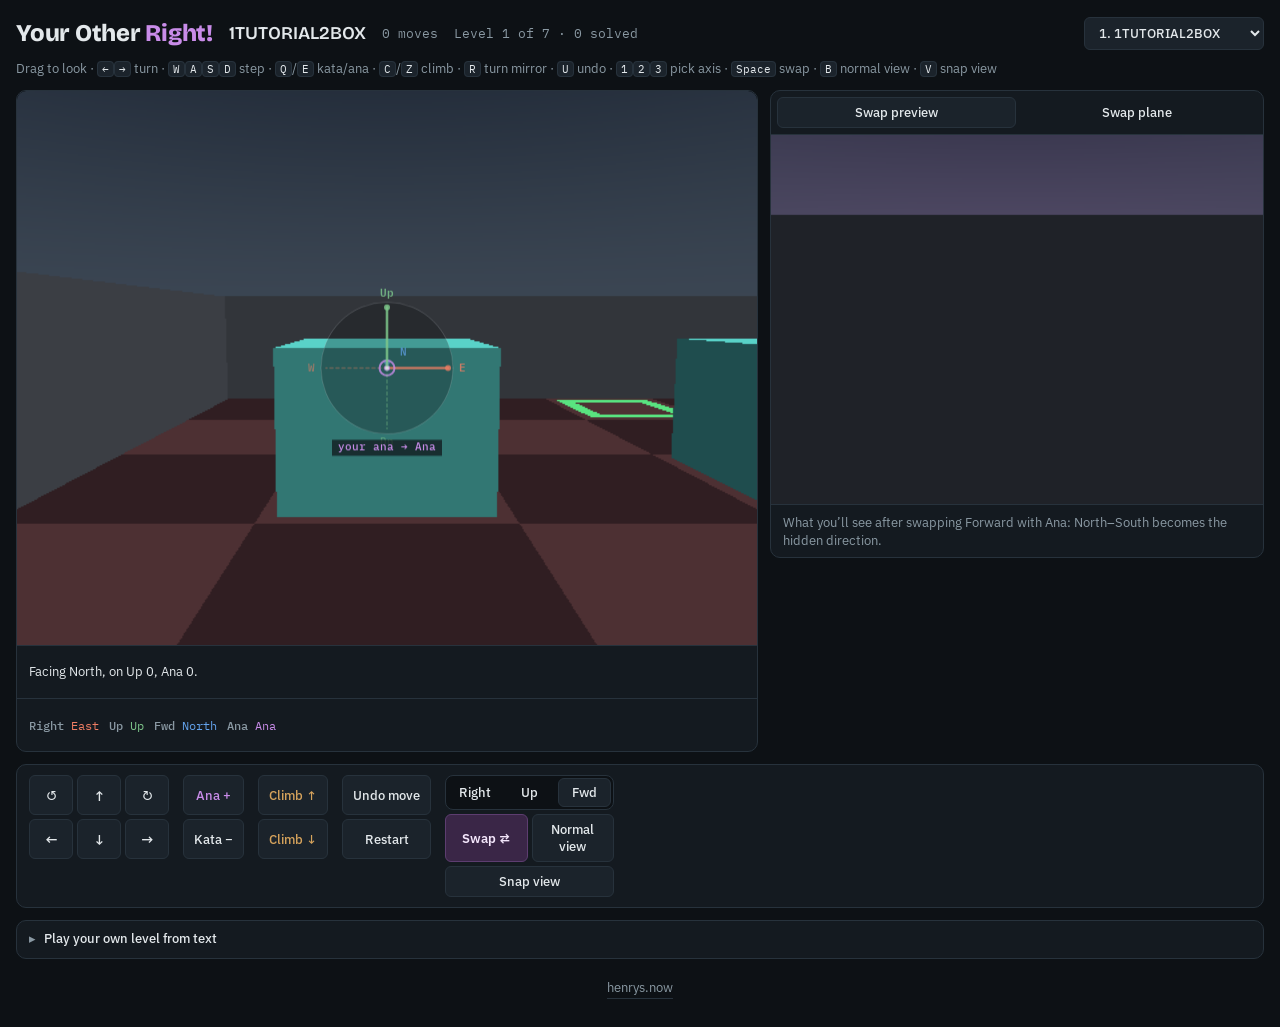
==== your-other-right/index.html @ 7f8b40e3 "Add files via upload" ====
<!doctype html>
<html lang="en">
<head>
<meta charset="utf-8">
<meta name="viewport" content="width=device-width,initial-scale=1,viewport-fit=cover">
<style>:root{color-scheme:dark;padding-top:env(safe-area-inset-top,0px);padding-bottom:env(safe-area-inset-bottom,0px)}body{margin:0;font:14px/1.45 system-ui,sans-serif}img{max-width:100%}[hidden]{display:none!important}</style>
</head>
<body>
<title>Your Other Right!</title>
<meta name="claude:viewport-fit-sides" content="cover">
<link rel="preconnect" href="https://fonts.googleapis.com">
<link rel="stylesheet" href="https://fonts.googleapis.com/css2?family=Bricolage+Grotesque:opsz,wght@12..96,600;12..96,800&family=IBM+Plex+Mono:wght@400;500&family=IBM+Plex+Sans:wght@400;500;600&display=swap">
<style>
/* Layout: arcade console. Live slice (large) beside a secondary pane (swap preview / swap plane), controls docked beneath; on phones the controls sit directly under the live view. Deliberately single dark theme. */
[hidden]{display:none!important}
:root{
  --bg:#0d1115; --panel:#141a20; --raise:#1b232b; --line:#27323c;
  --ink:#e3e8eb; --muted:#8a99a3;
  --x:#ef7d63; --y:#7dc58a; --z:#64a4ee; --w:#c98ce9;
  --block:#4cc2bd; --goal:#7dd28c; --laser:#ff4d5e; --beam:#9be8ff; --wood:#d6a35c;
  --display:"Bricolage Grotesque", "Avenir Next", system-ui, sans-serif;
  --body:"IBM Plex Sans", system-ui, -apple-system, sans-serif;
  --mono:"IBM Plex Mono", ui-monospace, Menlo, monospace;
  color-scheme:dark;
}
html,body{background:var(--bg);color:var(--ink)}
body{font-family:var(--body);font-size:14px;line-height:1.45}
.app{max-width:1300px;margin:0 auto;padding-block:16px 28px;padding-left:max(16px,env(safe-area-inset-left,0px));padding-right:max(16px,env(safe-area-inset-right,0px));display:flex;flex-direction:column;gap:12px}
header{display:flex;flex-wrap:wrap;align-items:center;gap:8px 16px}
h1{font-family:var(--display);font-weight:800;font-size:24px;letter-spacing:-.01em;margin:0}
h1 span{color:var(--w)}
.lvlname{font-family:var(--display);font-weight:600;font-size:18px;color:var(--ink)}
.moves{font-family:var(--mono);font-size:12.5px;color:var(--muted);font-variant-numeric:tabular-nums}
.grow{flex:1}
.keys{color:var(--muted);font-size:12.5px;margin:0;flex-basis:100%}
kbd{font-family:var(--mono);font-size:11px;background:var(--raise);border:1px solid var(--line);border-radius:4px;padding:0 4px;color:var(--ink)}
button,select{font:500 13px var(--body);color:var(--ink);background:var(--raise);border:1px solid var(--line);border-radius:6px;padding:6px 10px;cursor:pointer;user-select:none;-webkit-user-select:none;touch-action:manipulation}
button:hover{border-color:#3a4855}
button:focus-visible,select:focus-visible,textarea:focus-visible,summary:focus-visible{outline:2px solid var(--w);outline-offset:2px}
button:disabled{opacity:.4;cursor:default}

.paste{background:var(--panel);border:1px solid var(--line);border-radius:10px}
.paste summary{cursor:pointer;padding:9px 12px;font-size:13px;font-weight:500;list-style:none;display:flex;align-items:center;gap:8px}
.paste summary::-webkit-details-marker{display:none}
.paste summary::before{content:"▸";color:var(--muted);transition:transform .15s}
.paste[open] summary::before{transform:rotate(90deg)}
.paste .bd{padding:0 12px 12px;display:flex;flex-direction:column;gap:8px}
textarea{width:100%;box-sizing:border-box;min-height:160px;resize:vertical;background:var(--bg);color:var(--ink);border:1px solid var(--line);border-radius:6px;padding:8px;font:12.5px/1.35 var(--mono);white-space:pre;overflow:auto}
.msg{font-size:12.5px;color:var(--muted);margin:0}
.msg.err{color:var(--laser)}
.row{display:flex;gap:6px;flex-wrap:wrap;align-items:center}

.panes{display:grid;grid-template-columns:3fr 2fr;gap:12px;align-items:start}
.pane{margin:0;background:var(--panel);border:1px solid var(--line);border-radius:10px;overflow:hidden;min-width:0}
.stage{position:relative;aspect-ratio:4/3;max-width:100%;background:#000}
.stage canvas{position:absolute;inset:0;width:100%;height:100%;display:block}
#gl{touch-action:none;cursor:grab}
#gl:active{cursor:grabbing}
#hud{pointer-events:none}
.bar{display:flex;flex-wrap:wrap;align-items:center;gap:6px 12px;padding:8px 12px;border-top:1px solid var(--line);min-height:36px}
.status{font-size:13px}
.status.win{color:var(--goal);font-weight:600}
.status.warn{color:#f0b46a}
.chips{display:flex;flex-wrap:wrap;gap:4px 10px;font-family:var(--mono);font-size:12px}
.chips b{font-weight:500;color:var(--muted)}
.cx{color:var(--x)}.cy{color:var(--y)}.cz{color:var(--z)}.cw{color:var(--w)}
.tabs{display:flex;gap:2px;padding:6px;border-bottom:1px solid var(--line)}
.tabs button{flex:1;background:transparent;border-color:transparent}
.tabs button[aria-pressed="true"]{background:var(--raise);border-color:var(--line)}
.maplbl{position:absolute;font-family:var(--mono);font-size:11px;color:var(--ink);background:rgba(13,17,21,.72);padding:1px 5px;border-radius:3px;pointer-events:none;white-space:nowrap}
.maplbl.t{top:6px;left:50%;transform:translateX(-50%)}
.maplbl.b{bottom:6px;left:50%;transform:translateX(-50%)}
.maplbl.l{left:6px;top:50%;transform:translateY(-50%)}
.maplbl.r{right:6px;top:50%;transform:translateY(-50%)}
.note{font-size:12.5px;color:var(--muted);margin:0;max-width:62ch}
.winbox{position:absolute;inset:auto 0 0 0;display:flex;flex-wrap:wrap;align-items:center;justify-content:center;gap:10px;padding:12px;background:linear-gradient(transparent,rgba(13,17,21,.92) 35%);pointer-events:auto}
.winbox b{font-family:var(--display);font-size:20px;color:var(--goal)}
.winbox button{background:#1f5c58;border-color:var(--block);font-weight:600}

.controls{display:flex;flex-wrap:wrap;gap:10px 14px;align-items:flex-start;background:var(--panel);border:1px solid var(--line);border-radius:10px;padding:10px 12px}
.pad{display:grid;grid-template-columns:repeat(3,44px);grid-template-rows:repeat(2,40px);gap:4px}
.pad button{padding:0;font-size:15px}
.pad .u{grid-column:2}
.pad .l{grid-column:1;grid-row:2}.pad .d{grid-column:2;grid-row:2}.pad .r{grid-column:3;grid-row:2}
.pad .tl{grid-column:1;grid-row:1;font-size:13px}.pad .tr{grid-column:3;grid-row:1;font-size:13px}
.stack{display:grid;grid-template-rows:repeat(2,40px);gap:4px}
.stack button{padding:0 10px}
.ana .up{color:var(--w)}
.climbs button{color:var(--wood)}
.swapbox{display:flex;flex-direction:column;gap:4px}
.seg{display:flex;gap:2px;background:var(--bg);border:1px solid var(--line);border-radius:8px;padding:2px}
.seg button{flex:1;background:transparent;border-color:transparent;padding:5px 8px}
.seg button[aria-pressed="true"]{background:var(--raise);border-color:var(--line)}
.swap{background:#3a2647;border-color:#5d3d70;color:#f3e6fb;font-weight:600}
.row2{display:flex;gap:4px}
.row2 button{flex:1}
.tilts{display:flex;flex-wrap:wrap;gap:4px;align-items:center;flex-basis:100%}
.tilts>span{font-size:12px;color:var(--muted);margin-right:4px}
.tilts button{padding:4px 7px;font:500 12px var(--mono)}
.tilts button[aria-pressed="true"]{background:#16363c;border-color:var(--beam)}
.gyrobox{display:flex}
#gyroBtn[aria-pressed="true"]{border-color:var(--beam);color:#e4fbff;background:#16363c}
.sitefoot{display:flex;justify-content:center;padding-top:8px;font-size:13px}
.sitefoot a{color:var(--muted);text-decoration:none;border-bottom:1px solid var(--line)}
.sitefoot a:hover,.sitefoot a:focus-visible{color:var(--ink);border-color:var(--ink)}
.err{padding:24px;color:var(--x)}

/* phones: controls float over the live view so you never scroll while playing */
.overlay{display:none}
@media (max-width:780px){
  .panes{display:contents}
  .app{gap:8px;padding-block:8px 24px}
  header{order:0;gap:4px 10px}
  h1{font-size:20px}.lvlname{font-size:16px}
  .app>.p-main{order:2}.app>.p-side{order:4}.app>.paste{order:5}.app>.sitefoot{order:6}
  .app>.controls{display:none}
  .p-main .stage{aspect-ratio:auto;height:calc(100svh - 170px);min-height:380px;max-height:820px}
  .p-main .bar{padding:6px 10px;min-height:0}
  .overlay{display:block;position:absolute;inset:0;pointer-events:none;z-index:2}
  .overlay>div{position:absolute;display:flex;gap:6px}
  .overlay button,.overlay .seg{pointer-events:auto}
  .overlay button{background:rgba(20,26,32,.6);border-color:rgba(255,255,255,.16);-webkit-backdrop-filter:blur(6px);backdrop-filter:blur(6px);font-size:12.5px}
  .overlay .seg{background:rgba(13,17,21,.55);border-color:rgba(255,255,255,.12)}
  .overlay .seg button{background:transparent;border-color:transparent;backdrop-filter:none;-webkit-backdrop-filter:none;padding:5px 7px}
  .overlay .seg button[aria-pressed="true"]{background:rgba(255,255,255,.14)}
  .overlay .swap{background:rgba(58,38,71,.82);border-color:#5d3d70}
  .ov-tl{top:8px;left:8px;flex-direction:column}
  .ov-tr{top:8px;right:8px;flex-direction:column;align-items:flex-end}
  .ov-bl{bottom:10px;left:8px}
  .ov-br{bottom:10px;right:8px}
  .ov-bm{bottom:116px;left:8px;right:8px;justify-content:center}
  .overlay .pad{grid-template-columns:repeat(3,46px);grid-template-rows:repeat(2,46px)}
  .overlay .stack{grid-template-rows:repeat(2,46px)}
  .overlay .stack button{padding:0 8px;min-width:64px}
  .overlay .ov-tl .stack{grid-template-rows:repeat(2,36px)}
  .overlay .ov-tl #gyroBtn{height:36px;padding:0 8px}
  .overlay #gyroBtn[aria-pressed="true"]{background:rgba(22,54,60,.85);border-color:var(--beam)}
  .overlay .swapbox{align-items:stretch;width:176px}
  .overlay .swapbox button{padding:6px 6px}
  .overlay .tilts{flex-basis:auto;justify-content:center;gap:3px}
  .overlay .tilts>span{display:none}
  .overlay .tilts button{padding:5px 5px;font-size:11px}
  .winbox{z-index:3}
}
@media (max-width:520px){.pad{grid-template-columns:repeat(3,48px);grid-template-rows:repeat(2,44px)}.stack{grid-template-rows:repeat(2,44px)}}
@media (hover:none){.keys{display:none}}
@media (prefers-reduced-motion:reduce){*{transition:none!important}}
</style>

<div class="app">
  <header>
    <h1>Your Other <span>Right!</span></h1>
    <span class="lvlname" id="lvlName"></span>
    <span class="moves" id="moveCount"></span>
    <span class="moves" id="lvlProg"></span>
    <span class="grow"></span>
    <select id="lvlSel" aria-label="Choose a level"></select>
    <p class="keys">Drag to look · <kbd>←</kbd><kbd>→</kbd> turn · <kbd>W</kbd><kbd>A</kbd><kbd>S</kbd><kbd>D</kbd> step · <kbd>Q</kbd>/<kbd>E</kbd> kata/ana · <kbd>C</kbd>/<kbd>Z</kbd> climb · <kbd>R</kbd> turn mirror · <kbd>U</kbd> undo · <kbd>1</kbd><kbd>2</kbd><kbd>3</kbd> pick axis · <kbd>Space</kbd> swap · <kbd>B</kbd> normal view · <kbd>V</kbd> snap view</p>
  </header>

  <div class="panes">
    <figure class="pane p-main">
      <div class="stage">
        <canvas id="gl" aria-label="Your current 3D slice of the level"></canvas>
        <canvas id="hud"></canvas>
        <div class="overlay" id="overlay"><div class="ov-tl"></div><div class="ov-tr"></div><div class="ov-bm"></div><div class="ov-bl"></div><div class="ov-br"></div></div>
        <div class="winbox" id="winBox" hidden><b>Solved</b><span id="winText"></span><button id="nextBtn">Next level</button><button id="againBtn">Play again</button></div>
      </div>
      <div class="bar"><span class="status" id="status" aria-live="polite"></span></div>
      <div class="bar"><div class="chips" id="mapping"></div></div>
    </figure>

    <figure class="pane p-side">
      <div class="tabs" role="group" aria-label="Second view">
        <button id="tabPrev" aria-pressed="true">Swap preview</button>
        <button id="tabMap" aria-pressed="false">Swap plane</button>
      </div>
      <div class="stage">
        <canvas id="gl2" aria-label="Second view"></canvas>
        <span class="maplbl t" id="mT"></span><span class="maplbl b" id="mB"></span>
        <span class="maplbl l" id="mL"></span><span class="maplbl r" id="mR"></span>
      </div>
      <div class="bar"><p class="note" id="sideNote"></p></div>
    </figure>
  </div>

  <div class="controls">
    <div class="pad">
      <button class="tl" id="turnL" aria-label="Turn left">↺</button>
      <button class="u" data-hold="w" aria-label="Step forward">↑</button>
      <button class="tr" id="turnR" aria-label="Turn right">↻</button>
      <button class="l" data-hold="a" aria-label="Step left">←</button>
      <button class="d" data-hold="s" aria-label="Step back">↓</button>
      <button class="r" data-hold="d" aria-label="Step right">→</button>
    </div>
    <div class="stack ana">
      <button class="up" data-hold="e">Ana +</button>
      <button data-hold="q">Kata −</button>
    </div>
    <div class="stack climbs">
      <button data-hold="c">Climb ↑</button>
      <button data-hold="z">Climb ↓</button>
    </div>
    <div class="stack">
      <button id="undoMove">Undo move</button>
      <button id="restartBtn">Restart</button>
    </div>
    <div class="swapbox">
      <div class="seg" role="group" aria-label="Axis to swap with ana">
        <button data-arm="0" aria-pressed="false">Right</button>
        <button data-arm="1" aria-pressed="false">Up</button>
        <button data-arm="2" aria-pressed="true">Fwd</button>
      </div>
      <div class="row2">
        <button class="swap" id="swapBtn" title="Swap the chosen axis with the hidden one (Space). Swapping it again swaps back.">Swap ⇄</button>
        <button id="unswapBtn" title="Return to the normal view with Ana hidden (B)">Normal view</button>
      </div>
      <button id="snapBtn" title="Turn to the nearest straight-on grid view (V)">Snap view</button>
    </div>
    <div class="gyrobox" id="gyroBox" hidden><button id="gyroBtn" aria-pressed="false" title="Look around by moving your phone">Tilt to look</button></div>
    <div class="tilts" id="tilts" hidden>
      <span>Mirror ahead</span>
      <button data-tilt="0">E·N /</button><button data-tilt="1">E·N \</button>
      <button data-tilt="2">E·A /</button><button data-tilt="3">E·A \</button>
      <button data-tilt="4">N·A /</button><button data-tilt="5">N·A \</button>
    </div>
  </div>

  <details class="paste" id="pastePanel">
    <summary>Play your own level from text</summary>
    <div class="bd">
      <textarea id="lvlText" spellcheck="false" aria-label="Level text" placeholder="Paste a level copied from the Workshop"></textarea>
      <div class="row"><button id="loadBtn">Play this level</button><button id="showBtn">Show current level’s text</button></div>
      <p class="msg" id="textMsg">Paste the text from the Workshop’s Level text box (its Copy button copies it), then press Play this level. To share a level, send someone this page and the text.</p>
    </div>
  </details>
  <footer class="sitefoot"><a href="https://henrys.now">henrys.now</a></footer>
</div>

<script>
(() => {
const $=id=>document.getElementById(id);
// Rules engine shared by the page and the solver worker. Must stay self-contained (it is stringified).
function makeEngine(lv){
  const W=lv.W,H=lv.H,D=lv.D,L=lv.L,NU=H+1,WD=W*D,WDL=WD*L,N=WDL*NU;
  // ST: 0 hole, 1 floor, 2 ice, 3 wall.  FT: 0 none, 1 laser, 2 mirror, 3 emitter, 4 target, 5 ladder, 6 ramp foot, 7 ramp head
  const ST=new Uint8Array(N),FT=new Uint8Array(N),OR=new Uint8Array(N);
  for(let q=0;q<WDL;q++)ST[q]=1;                       // basement: bedrock, blocks only
  for(let z=0;z<WDL*H;z++){ST[z+WDL]=lv.st[z];FT[z+WDL]=lv.feat[z];OR[z+WDL]=lv.ori[z];}
  for(let q=0;q<N-WDL;q++)if((FT[q]===5||FT[q]===7)&&ST[q+WDL]!==3)ST[q+WDL]=0;  // open above ladders and ramp heads
  const ci=q=>q%W,cj=q=>((q/W)|0)%D,ck=q=>((q/WD)|0)%L,cu=q=>(q/WDL)|0;
  function nb(q,d){
    switch(d){
      case 0:return ci(q)<W-1?q+1:-1;
      case 1:return ci(q)>0?q-1:-1;
      case 2:return cj(q)<D-1?q+W:-1;
      case 3:return cj(q)>0?q-W:-1;
      case 4:return ck(q)<L-1?q+WD:-1;
      case 5:return ck(q)>0?q-WD:-1;
      case 6:return cu(q)<NU-1?q+WDL:-1;
      case 7:return cu(q)>0?q-WDL:-1;
    }
    return -1;
  }
  const mirrors=[],emitters=[],goals=[],targets=[];
  for(let q=0;q<N;q++){if(FT[q]===2)mirrors.push(q);if(FT[q]===3)emitters.push(q);if(FT[q]===4)targets.push(q);}
  for(let z=0;z<WDL*H;z++)if(lv.goal[z])goals.push(z+WDL);
  const mIdx=new Map(mirrors.map((q,i)=>[q,i]));
  const isRamp=q=>FT[q]===6||FT[q]===7;
  const solidObj=q=>FT[q]>=2&&FT[q]<=4;
  const pEnter=(q,B)=>q>=0&&ST[q]!==3&&FT[q]!==1&&!solidObj(q)&&!B.has(q)&&cu(q)>0;
  const bEnter=(q,B)=>q>=0&&ST[q]!==3&&!solidObj(q)&&FT[q]!==5&&!B.has(q);
  function supported(q,B,player){
    if(isRamp(q))return true;
    if(player&&FT[q]===5)return true;
    if(ST[q]===1||ST[q]===2)return true;
    const b=nb(q,7);if(b<0)return true;
    return ST[b]===3||B.has(b)||FT[b]===5||solidObj(b);
  }
  // where something at q ends up moving horizontally in direction d, ignoring occupancy (-1 if it can't)
  function target(q,d){
    if(isRamp(q)){
      const rd=OR[q];
      if(d===rd){if(FT[q]===6)return nb(q,d);const a=nb(q,d);return a<0?-1:nb(a,6);}
      if(d===(rd^1))return nb(q,d);
      return -1;
    }
    const n=nb(q,d);if(n<0)return -1;
    if(isRamp(n)){
      const rd=OR[n];
      if(FT[n]===6&&d===rd)return n;
      if(FT[n]===7&&d===(rd^1))return n;
      return -1;
    }
    return n;
  }
  function fallB(q,B){
    while(!supported(q,B,false)){const b=nb(q,7);if(b<0||!bEnter(b,B))break;q=b;}
    return q;
  }
  function fallP(q,B){
    while(!supported(q,B,true)){
      const b=nb(q,7);if(b<0||FT[b]===1)return -1;
      if(ST[b]===3||solidObj(b)||B.has(b))break;
      q=b;
    }
    return cu(q)===0?-1:q;
  }
  function slide(q,d,B,player,path){
    while(ST[q]===2&&!isRamp(q)){
      const t=target(q,d);if(t<0)break;
      if(player?!pEnter(t,B):!bEnter(t,B))break;
      q=t;path.push(q);
      const f=player?fallP(q,B):fallB(q,B);if(f<0)return -1;
      if(f!==q){q=f;path.push(q);break;}
    }
    return q;
  }
  function settle(B,moves){
    let moved=true;
    while(moved){
      moved=false;
      for(const q of [...B].sort((a,b)=>a-b)){
        B.delete(q);const f=fallB(q,B);B.add(f);
        if(f!==q){moved=true;moves.push([q,f]);}
      }
    }
  }
  const sorted=B=>[...B].sort((a,b)=>a-b);
  function oriOf(s,q){const i=mIdx.get(q);return i===undefined?OR[q]:s.o.charCodeAt(i)-48;}
  // a fatal fall: report the path down so the view can show it; the solver skips these moves
  function dead(pp,from,B){
    let q=from,laser=false;
    for(;;){const b=nb(q,7);if(b<0||ST[b]===3||B.has(b))break;pp.push(b);q=b;if(FT[b]===1){laser=true;break;}if(cu(b)===0)break;}
    return {dead:true,laser,ppath:pp,pushed:false,bmoves:[]};
  }
  // act: 0..5 move/push, 6 climb up, 7 climb down, 8+d*6+o turn the mirror in direction d to tilt o
  function step(s,act){
    const B=new Set(s.b);let p=s.p;
    if(act<6){
      const d=act,t=target(p,d);if(t<0)return null;
      const bmoves=[];let pushed=false;
      if(B.has(t)){
        const bt=target(t,d);if(bt<0||!bEnter(bt,B))return null;
        B.delete(t);
        const bp=[t,bt];let q=fallB(bt,B);
        if(q!==bt)bp.push(q);else q=slide(bt,d,B,false,bp);
        B.add(q);bmoves.push(bp);settle(B,bmoves);pushed=true;
        if(B.has(t))return {s:{p,b:sorted(B),o:s.o},ppath:[p],pushed,bmoves};
      }else if(!pEnter(t,B))return null;
      const pp=[p,t];let q=fallP(t,B);if(q<0)return dead(pp,t,B);
      if(q!==t)pp.push(q);else{q=slide(t,d,B,true,pp);if(q<0)return dead(pp,pp[pp.length-1],B);}
      return {s:{p:q,b:sorted(B),o:s.o},ppath:pp,pushed,bmoves};
    }
    if(act===6){
      if(FT[p]!==5)return null;
      const n=nb(p,6);
      if(n<0||ST[n]===3||solidObj(n)||FT[n]===1||B.has(n))return null;
      return {s:{p:n,b:s.b,o:s.o},ppath:[p,n],pushed:false,bmoves:[]};
    }
    if(act===7){
      const n=nb(p,7);
      if(n<0||FT[n]!==5||B.has(n))return null;
      return {s:{p:n,b:s.b,o:s.o},ppath:[p,n],pushed:false,bmoves:[]};
    }
    const d=((act-8)/6)|0,o=(act-8)%6,n=nb(p,d);
    if(n<0||FT[n]!==2)return null;
    const i=mIdx.get(n);if(s.o.charCodeAt(i)-48===o)return null;
    return {s:{p,b:s.b,o:s.o.slice(0,i)+o+s.o.slice(i+1)},ppath:[p],pushed:false,bmoves:[],turned:n};
  }
  function beams(s,wantBits){
    const PL=[[0,1,-1],[0,1,1],[0,2,-1],[0,2,1],[1,2,-1],[1,2,1]];
    const B=new Set(s.b),bits=wantBits?new Uint8Array(N):null,lit=new Set(),seen=new Set();
    for(const e of emitters){
      let d=OR[e]%6,q=e;if(bits)bits[q]|=1<<d;
      for(let n=0;n<20000;n++){
        q=nb(q,d);if(q<0)break;
        const f=FT[q];
        if(ST[q]===3||f===3||f===6||f===7||B.has(q))break;
        const back=d^1;
        if(f===4){if(bits)bits[q]|=1<<back;lit.add(q);break;}
        const key=q*6+d;if(seen.has(key))break;seen.add(key);
        if(bits)bits[q]|=1<<back;
        if(f===2){
          const o=PL[oriOf(s,q)],ax=d>>1,sg=(d&1)?-1:1;
          if(ax===o[0]||ax===o[1]){const out=ax===o[0]?o[1]:o[0],os=-sg*o[2];d=out*2+(os>0?0:1);}
        }
        if(bits)bits[q]|=1<<d;
      }
    }
    return {bits,lit};
  }
  function won(s){
    if(!goals.length&&!targets.length)return false;
    for(const g of goals)if(!s.b.includes(g))return false;
    if(!targets.length)return true;
    const lit=beams(s,false).lit;
    for(const t of targets)if(!lit.has(t))return false;
    return true;
  }
  function init(startZ,blockZs){
    const B=new Set(blockZs.map(z=>z+WDL));settle(B,[]);
    const p=fallP(startZ+WDL,B);if(p<0)return null;
    return {p,b:sorted(B),o:mirrors.map(q=>OR[q]).join('')};
  }
  function reach(s){
    const seen=new Set([s.p]),queue=[s.p],B=new Set(s.b);
    while(queue.length){
      const p=queue.pop();
      for(let a=0;a<8;a++){
        if(a<6){const t=target(p,a);if(t<0||B.has(t))continue;}
        const r=step({p,b:s.b,o:s.o},a);
        if(!r||r.dead||r.pushed)continue;
        if(!seen.has(r.s.p)){seen.add(r.s.p);queue.push(r.s.p);}
      }
    }
    return seen;
  }
  const key=s=>s.p+'|'+s.b.join(',')+'|'+s.o;
  return {W,H,D,L,NU,WDL,N,ST,FT,OR,mirrors,emitters,goals,targets,cu,isRamp,step,beams,won,init,reach,key,oriOf};
}

const ORI_CH=['/','\\','{','}','[',']'];
const EM_CH=['>','<','^','v','A','K'];
const RAMP_CH='ewnsak';
const ORI_LABEL=['E·N /','E·N \\','E·A /','E·A \\','N·A /','N·A \\'];
const ST_CH=['o','.','~','#'];

const EXAMPLES={
"Around the Barrier":`title: Around the Barrier
ana -2
...
...
...
...
...
...
...
...
...
...
...
...
ana -1
...
...
...
...
...
...
...
...
...
...
...
...
ana 0
...
.G.
...
...
###
...
...
...
.B.
...
...
.P.
ana 1
...
...
...
...
...
...
...
...
...
...
...
...
ana 2
...
...
...
...
...
...
...
...
...
...
...
...`,
"Periscope":`title: Periscope
ana -1
.....
.....
.....
.....
.....
.....
.....
.....
.....
.....
ana 0
.....
..T..
.....
../..
.....
#####
.....
../..
.....
P.^..
ana 1
.....
.....
.....
../..
.....
.....
.....
../..
.....
.....`,
"Up the Ramp":`title: Up the Ramp
up 0 ana -1
.. .. ..
.. .. ..
.. .= ..
.. .n ..
.. .. ..
.. .. ..
up 0 ana 0
.. .. ..
.. .. ..
.. .. ..
.. .. ..
.. .B ..
.. .P ..
up 0 ana 1
.. .. ..
.. .. ..
.. .. ..
.. .. ..
.. .. ..
.. .. ..
up 1 ana -1
.. .G ..
.. .. ..
o. o. o.
o. o. o.
o. o. o.
o. o. o.
up 1 ana 0
o. o. o.
o. o. o.
o. o. o.
o. o. o.
o. o. o.
o. o. o.
up 1 ana 1
o. o. o.
o. o. o.
o. o. o.
o. o. o.
o. o. o.
o. o. o.`,
"Ice Rink":`title: Ice Rink
up 0 ana -1
.. .. .. .. ..
.. .. .. .. ..
.. .. .. .. ..
.. .. .. .. ..
.. .. .. .. ..
up 0 ana 0
.P ~. ~. ~. ~.
~. ~. ~. ~. ~.
~. ~B ~. ~. ~.
~. ~. ~. ~. ~.
.. ~. ~. ~. ~.
up 0 ana 1
.. ~. ~. ~. ~.
.. ~. ~. ~. ~.
.. ~. ~. .G #.
.. ~. ~. ~. ~.
.. ~. ~. ~. ~.`,
"Drop Shaft":`title: Drop Shaft
up 0 ana -1
.. .. .. ..
.. .. .. ..
.. .. .. ..
.H .. .. ..
up 0 ana 0
.. .. .. ..
.. .. .. ..
.. .. .. ..
.. .. .. ..
up 0 ana 1
.. .. .. .G
.. .. .. ..
.. .. .. ..
.. .. .. ..
up 1 ana -1
.. .. .. ..
.. .. .. ..
.. .. .. ..
.. .. .. ..
up 1 ana 0
.. .. .. ..
.. .. .. ..
.. .B .. ..
.. .P .. ..
up 1 ana 1
.. o. .. ..
.. .. .. ..
.. .. .. ..
.. .. .. ..`,
"Blank":`title: Untitled
up 0 ana 0
.. .. .. .. ..
.. .. .. .. ..
.. .. .. .. ..
.. .. .. .. ..
.. .P .. .. ..`,
};
let LV=null,ENG=null,ghost=null,cellEls=[];
const anaOf=k=>k-Math.floor((LV.L-1)/2);
const fmtAna=a=>(a>0?'+':a<0?'−':'')+Math.abs(a);
const OLD={'#':'#.','.':'..','x':'.x','B':'.B','G':'.G','*':'.*','P':'.P','+':'.+','T':'.T'};
function paintCellClass(){}function coordsOf(){return {};}
function undo(){undoMove();}function redo(){}
function newLevel(title,W,H,D,L){const n=W*H*D*L;return {title,W,H,D,L,st:new Uint8Array(n).fill(1),feat:new Uint8Array(n),ori:new Uint8Array(n),goal:new Uint8Array(n),block:new Uint8Array(n),start:[0,0,0,0]};}
function parseLevel(text){
  const lines=text.replace(/\r/g,'').split('\n');
  let title='Untitled';const secs=[];let cur=null;
  for(const raw of lines){
    const line=raw.trim();if(!line)continue;let m;
    if((m=line.match(/^title\s*:\s*(.*)$/i))){title=m[1].trim()||'Untitled';continue;}
    if((m=line.match(/^up\s*(-?\d+)\s+ana\s*([+-]?\d+)\s*$/i))){cur={u:+m[1],a:+m[2],rows:[],old:false};secs.push(cur);continue;}
    if((m=line.match(/^ana\s*([+-]?\d+)\s*$/i))){cur={u:0,a:+m[1],rows:[],old:true};secs.push(cur);continue;}
    if(!cur)throw new Error('Start each layer with a line like “up 0 ana 0”.');
    let toks;
    if(cur.old){
      toks=[...line].map(ch=>{
        if(OLD[ch])return OLD[ch];
        if(ORI_CH.includes(ch)||EM_CH.includes(ch))return '.'+ch;
        throw new Error(`Unknown character “${ch}” in “${line}”.`);
      });
    }else toks=line.split(/\s+/);
    cur.rows.push(toks);
  }
  if(!secs.length||!secs[0].rows.length)throw new Error('No rows found.');
  const ups=[...new Set(secs.map(s=>s.u))].sort((a,b)=>a-b),anas=[...new Set(secs.map(s=>s.a))].sort((a,b)=>a-b);
  const H=ups.length,L=anas.length,D=secs[0].rows.length,W=secs[0].rows[0].length;
  if(H*L!==secs.length)throw new Error(`Expected one layer for every Up level and Ana value (${H*L}), found ${secs.length}.`);
  if(W>12||D>16||H>5||L>7)throw new Error('Keep levels within 12 East, 16 North, 5 Up levels and 7 Ana layers.');
  const lv=newLevel(title,W,H,D,L);let start=null;
  const z=(i,j,k,h)=>i+W*(j+D*(k+L*h));
  for(const s of secs){
    if(s.rows.length!==D)throw new Error(`Layer “up ${s.u} ana ${s.a}” has ${s.rows.length} rows; the first has ${D}.`);
    const h=ups.indexOf(s.u),k=anas.indexOf(s.a);
    s.rows.forEach((toks,r)=>{
      if(toks.length!==W)throw new Error(`A row in “up ${s.u} ana ${s.a}” has ${toks.length} cells; rows should have ${W}.`);
      const j=D-1-r;
      toks.forEach((t,i)=>{
        if(t.length!==2)throw new Error(`“${t}” should be two characters.`);
        const q=z(i,j,k,h),a=t[0],c=t[1];
        const sv=ST_CH.indexOf(a);if(sv<0)throw new Error(`Unknown floor “${a}” in “${t}”.`);
        lv.st[q]=sv;
        if(c==='.'||c==='=')return;
        if(c==='B'||c==='*')lv.block[q]=1;
        if(c==='G'||c==='*'||c==='+')lv.goal[q]=1;
        if(c==='P'||c==='+')start=[i,j,k,h];
        if('B*G+P.'.includes(c))return;
        if(c==='x')lv.feat[q]=1;
        else if(c==='T')lv.feat[q]=4;
        else if(c==='H')lv.feat[q]=5;
        else if(ORI_CH.includes(c)){lv.feat[q]=2;lv.ori[q]=ORI_CH.indexOf(c);}
        else if(EM_CH.includes(c)){lv.feat[q]=3;lv.ori[q]=EM_CH.indexOf(c);}
        else if(RAMP_CH.includes(c)){lv.feat[q]=6;lv.ori[q]=RAMP_CH.indexOf(c);}
        else throw new Error(`Unknown item “${c}” in “${t}”.`);
      });
    });
  }
  // ramp heads follow from their feet
  const n=W*D*L*H;
  for(let q=0;q<n;q++)if(lv.feat[q]===6){
    const h=headOfIn(lv,q,lv.ori[q]);
    if(h<0)lv.feat[q]=0;else{lv.feat[h]=7;lv.ori[h]=lv.ori[q];lv.block[h]=0;if(lv.st[h]===3)lv.st[h]=1;}
  }
  if(!start){
    const q=[...lv.st].findIndex((s,q)=>s===1&&!lv.feat[q]&&!lv.block[q]);
    if(q<0)throw new Error('There is nowhere to start.');
    start=[q%W,Math.floor(q/W)%D,Math.floor(q/(W*D))%L,Math.floor(q/(W*D*L))];
  }
  lv.start=start;
  return lv;
}
function nbIn(lv,q,d){
  const W=lv.W,D=lv.D,L=lv.L,i=q%W,j=Math.floor(q/W)%D,k=Math.floor(q/(W*D))%L;
  if(d===0)return i<W-1?q+1:-1;if(d===1)return i>0?q-1:-1;
  if(d===2)return j<D-1?q+W:-1;if(d===3)return j>0?q-W:-1;
  if(d===4)return k<L-1?q+W*D:-1;if(d===5)return k>0?q-W*D:-1;
  return -1;
}
function headOfIn(lv,q,d){return nbIn(lv,q,d);}
function serialize(lv){
  const out=[`title: ${lv.title}`];
  for(let h=0;h<lv.H;h++)for(let k=0;k<lv.L;k++){
    out.push(`up ${h} ana ${k-Math.floor((lv.L-1)/2)}`);
    for(let j=lv.D-1;j>=0;j--){
      const row=[];
      for(let i=0;i<lv.W;i++){
        const q=i+lv.W*(j+lv.D*(k+lv.L*h)),f=lv.feat[q],s=lv.start;
        const isS=s[0]===i&&s[1]===j&&s[2]===k&&s[3]===h;
        let c='.';
        if(f===1)c='x';else if(f===2)c=ORI_CH[lv.ori[q]];else if(f===3)c=EM_CH[lv.ori[q]];
        else if(f===4)c='T';else if(f===5)c='H';else if(f===6)c=RAMP_CH[lv.ori[q]];else if(f===7)c='=';
        else if(isS)c=lv.goal[q]?'+':'P';
        else if(lv.block[q])c=lv.goal[q]?'*':'B';
        else if(lv.goal[q])c='G';
        row.push(ST_CH[lv.st[q]]+c);
      }
      out.push(row.join(' '));
    }
  }
  return out.join('\n');
}
function initialState(){
  const blocks=[];for(let z=0;z<LV.block.length;z++)if(LV.block[z])blocks.push(z);
  const S=LV.start;return ENG.init(S[0]+LV.W*(S[1]+LV.D*(S[2]+LV.L*S[3])),blocks);
}
function decorate(o){
  if(!o.s){o.B=new Set();o.bits=null;o.lit=new Set();return o;}
  o.B=new Set(o.s.b);const r=ENG.beams(o.s,true);o.bits=r.bits;o.lit=r.lit;return o;
}
// =====================================================================
// Slice view: a 4D voxel ray caster over the level grid
// =====================================================================
const FS=`
precision highp float;
uniform vec2 uRes; uniform vec4 uP; uniform mat4 uF; uniform float uPitch;
uniform sampler2D uGrid; uniform vec4 uDim;
uniform int uMode; uniform vec4 uMapA; uniform vec4 uMapB; uniform float uMapS;
const vec3 WCOL=vec3(0.79,0.55,0.91);
const vec3 BCOL=vec3(0.62,0.92,1.0);
vec3 hue(float h){return 0.5+0.5*cos(6.2831*(h+vec3(0.0,0.33,0.67)));}
// texel: r = floor*16 + feature, g = tilt/direction, b = flags (1 goal, 2 block, 4 lit), a = beam half-segments
vec4 cellAt(vec4 c){
  float u=c.y+1.0;
  if(u>=uDim.y) return vec4(0.0);
  if(u<0.0||c.x<0.0||c.z<0.0||c.w<0.0||c.x>=uDim.x||c.z>=uDim.z||c.w>=uDim.w) return vec4(48.0,0.0,0.0,0.0);
  vec2 uv=(vec2(c.x+c.w*uDim.x,c.z+u*uDim.z)+0.5)/vec2(uDim.x*uDim.w,uDim.z*uDim.y);
  return floor(texture2D(uGrid,uv)*255.0+0.5);
}
float bit(float v,float i){return mod(floor(v/exp2(i)),2.0);}
vec4 axis4(float a){return a<0.5?vec4(1,0,0,0):a<1.5?vec4(0,0,1,0):vec4(0,0,0,1);}
vec4 dir4(float d){return axis4(floor(d/2.0))*(mod(d,2.0)<0.5?1.0:-1.0);}
vec4 mirrorN(float o){
  float a=o<3.5?0.0:1.0,b=o<1.5?1.0:2.0,sg=mod(o,2.0)<0.5?-1.0:1.0;
  return normalize(axis4(a)+sg*axis4(b));
}
float boxT(vec4 ro,vec4 r2,vec4 bmin,vec4 bmax,out vec4 n){
  vec4 ta=(bmin-ro)/r2,tb=(bmax-ro)/r2,tn=min(ta,tb),tf=max(ta,tb);
  float t0=max(max(tn.x,tn.y),max(tn.z,tn.w)),t1=min(min(tf.x,tf.y),min(tf.z,tf.w));
  n=-sign(r2)*vec4(equal(tn,vec4(t0)));
  return (t0<=t1&&t0>0.0)?t0:1e9;
}
vec3 layerTint(float k){
  // red (most kata) → orange → yellow → green → blue → violet (most ana)
  float h=0.76*k/max(uDim.w-1.0,1.0);
  return clamp(abs(fract(vec3(h)+vec3(1.0,2.0/3.0,1.0/3.0))*6.0-3.0)-1.0,0.0,1.0);
}
vec3 sky(vec4 rd){
  float y=rd.y;
  vec3 c=mix(vec3(0.20,0.24,0.29),vec3(0.06,0.09,0.14),smoothstep(-0.05,0.7,y));
  c=mix(c,WCOL*0.55,0.45*max(rd.w,0.0)*(1.0-abs(y)));
  c=mix(c,vec3(0.55,0.42,0.25)*0.6,0.45*max(-rd.w,0.0)*(1.0-abs(y)));
  return c;
}
void main(){
  vec2 uv=(gl_FragCoord.xy-0.5*uRes)/uRes.y;
  vec4 e0=uF[0],e1=uF[1],e2=uF[2],e3=uF[3];
  if(uMode==1){
    // swap plane: a flat cut through the chosen direction (up the map) and the hidden one (across)
    vec2 q2=uv*2.0*uMapS;
    vec4 p=uP+uMapB*q2.x+uMapA*q2.y;
    float px=2.0*uMapS/uRes.y;
    vec4 c=floor(p),cl=cellAt(c);
    float s=floor(cl.r/16.0),f=cl.r-16.0*s,u=c.y+1.0;
    vec4 lc=fract(p)-0.5;
    float la=dot(lc,uMapA),lb=dot(lc,uMapB),r2d=max(abs(la),abs(lb));
    bool oob=c.x<0.0||c.z<0.0||c.w<0.0||c.x>=uDim.x||c.z>=uDim.z||c.w>=uDim.w||u<0.0;
    vec3 col;
    if(u>=uDim.y) col=vec3(0.07,0.09,0.13);
    else if(s>2.5) col=oob?vec3(0.22,0.24,0.27):mix(vec3(0.46,0.50,0.55),layerTint(c.w)*0.75,0.45);
    else{
      col=s>1.5?vec3(0.42,0.62,0.72):s>0.5?mix(vec3(0.16,0.18,0.2),layerTint(c.w)*0.5,0.4):vec3(0.03,0.035,0.045);
      if(u<0.5)col*=0.5;
      if(bit(cl.b,0.0)>0.5)col=mix(col,vec3(0.3,0.85,0.45),step(0.3,r2d)*step(r2d,0.42));
      if(f>0.5&&f<1.5)col=mix(col,vec3(1.0,0.25,0.3),0.55*step(0.5,fract((la+lb)*3.0)));
      if(f>5.5)col=mix(vec3(0.62,0.52,0.38),vec3(0.75,0.64,0.47),f>6.5?1.0:0.0);
      if(f>4.5&&f<5.5)col=mix(col,vec3(0.6,0.42,0.22),max(step(r2d,0.1),step(abs(fract(lc.y*3.0+0.5)-0.5),0.08)*step(r2d,0.3)));
      if(f>1.5&&f<2.5&&r2d<0.42){
        vec4 l4=uMapA*la+uMapB*lb;float d=abs(dot(l4,mirrorN(cl.g)));
        col=mix(col,vec3(0.92),1.0-smoothstep(0.0,px*1.6,d));
      }
      if(f>2.5&&f<3.5&&r2d<0.3)col=vec3(0.1,0.3,0.36);
      if(f>3.5&&f<4.5&&length(vec2(la,lb))<0.28)col=bit(cl.b,2.0)>0.5?vec3(0.5,1.0,0.6):vec3(0.22,0.45,0.47);
      if(bit(cl.b,1.0)>0.5&&r2d<0.43)col=bit(cl.b,0.0)>0.5?vec3(0.55,0.92,0.78):vec3(0.30,0.78,0.74);
      if(cl.a>0.5){
        for(int i=0;i<6;i++){
          float fi=float(i);
          if(bit(cl.a,fi)<0.5)continue;
          vec4 dv=dir4(fi);float ua=dot(dv,uMapA),ub=dot(dv,uMapB);
          if(abs(ua)+abs(ub)>0.5){
            float al=la*ua+lb*ub,pe=abs(la*ub-lb*ua);
            if(al>=-0.02&&al<=0.5&&pe<px*1.3)col=vec3(0.75,0.96,1.0);
          }else if(abs(length(vec2(la,lb))-0.12)<px)col=vec3(0.75,0.96,1.0);
        }
      }
    }
    float g=min(0.5-abs(la),0.5-abs(lb));
    col*=0.72+0.28*smoothstep(0.0,px*1.2,g);
    float sl=1.0-smoothstep(0.0,px*1.2,abs(q2.x));
    col=mix(col,vec3(0.95),sl*0.6*step(0.5,fract(q2.y*1.5)));
    vec2 fd=vec2(dot(e2,uMapB),dot(e2,uMapA));
    float me=length(q2)-0.22;
    if(length(fd)>0.5){vec2 fn=normalize(fd);vec2 pp=vec2(dot(q2,vec2(fn.y,-fn.x)),dot(q2,fn));me=min(me,max(abs(pp.x)*2.2+pp.y*0.9-0.55,-pp.y-0.05));}
    col=mix(col,vec3(1.0),1.0-smoothstep(0.0,px*1.5,me));
    gl_FragColor=vec4(col,1.0);
    return;
  }
  float cp=cos(uPitch),sp=sin(uPitch);
  vec4 rd=normalize(e0*uv.x+(-sp*e2+cp*e1)*uv.y+(cp*e2+sp*e1)*0.95);
  vec4 ro=uP;
  vec4 c=floor(ro);
  vec4 st=sign(rd),nz=abs(st);
  vec4 inv=1.0/max(abs(rd),vec4(1e-7));
  vec4 tMax=(st*(c-ro)+max(st,0.0))*inv*nz+(1.0-nz)*1e30;
  vec4 tDel=inv*nz+(1.0-nz)*1e30;
  vec4 r2=mix(rd,vec4(1e-7),vec4(lessThan(abs(rd),vec4(1e-7))));
  float tIn=0.0; vec4 mPrev=vec4(0.0);
  float tHit=1e9; vec4 nHit=vec4(0.0); float kind=0.0; vec4 cd=vec4(0.0); vec4 cH=vec4(0.0);
  float glow=0.0,bglow=0.0,coreT=1e9;
  for(int it=0;it<120;it++){
    vec4 q=cellAt(c);
    float tOut=min(min(tMax.x,tMax.y),min(tMax.z,tMax.w));
    float s=floor(q.r/16.0),f=q.r-16.0*s,cy=c.y;
    float best=1e9; vec4 bn=vec4(0.0); float bk=0.0; vec4 tn; float t;
    if(s>2.5){
      if(it>0){best=tIn;bn=-mPrev*st;bk=2.0;}
    }else{
      vec4 C=vec4(c.x+0.5,cy+0.5,c.z+0.5,c.w+0.5);
      if(s>0.5){
        if(rd.y<0.0){t=(cy+0.04-ro.y)/rd.y;if(t>=tIn-1e-4&&t<=tOut&&t<best){best=t;bn=vec4(0,1,0,0);bk=s>1.5?9.0:1.0;}}
        if(it>0&&mPrev.y>0.5&&st.y>0.0&&tIn<best){best=tIn;bn=vec4(0,-1,0,0);bk=10.0;}
      }
      if(f>0.5&&f<1.5){
        float a=tIn,b=tOut;
        if(abs(rd.y)>1e-6){float t0=(cy-ro.y)/rd.y,t1=(cy+0.9-ro.y)/rd.y;a=max(a,min(t0,t1));b=min(b,max(t0,t1));}
        glow+=max(b-a,0.0);
      }
      float yoff=f>5.5?(f<6.5?0.25:0.75):0.0;
      if(f>5.5){
        vec4 dv=dir4(q.g);
        vec4 pin=ro+rd*tIn;
        float g0=pin.y-cy-(dot(pin-C,dv)+(f<6.5?0.5:1.5))*0.5;
        float kk=rd.y-0.5*dot(rd,dv);
        if(g0<0.0){if(it>0&&tIn<best){best=tIn;bn=-mPrev*st;bk=11.0;}}
        else if(kk<0.0){t=tIn-g0/kk;if(t<=tOut&&t<best){best=t;bn=normalize(vec4(0,1,0,0)-0.5*dv);bk=11.0;}}
      }
      if(bit(q.b,1.0)>0.5){
        t=boxT(ro,r2,vec4(c.x+0.07,cy+yoff,c.z+0.07,c.w+0.07),vec4(c.x+0.93,cy+yoff+0.7,c.z+0.93,c.w+0.93),tn);
        if(t<best){best=t;bn=tn;bk=4.0;}
      }
      if(f>1.5&&f<2.5){
        vec4 n=mirrorN(q.g);float dn=dot(rd,n);
        if(abs(dn)>1e-5){t=dot(C-ro,n)/dn;if(t>0.0&&t<best&&length(ro+rd*t-C)<0.4){best=t;bn=-sign(dn)*n;bk=5.0;}}
        t=boxT(ro,r2,vec4(C.x-0.05,cy,C.z-0.05,C.w-0.05),vec4(C.x+0.05,cy+0.12,C.z+0.05,C.w+0.05),tn);
        if(t<best){best=t;bn=tn;bk=6.0;}
      }
      if(f>2.5&&f<3.5){
        t=boxT(ro,r2,vec4(c.x+0.22,cy,c.z+0.22,c.w+0.22),vec4(c.x+0.78,cy+0.75,c.z+0.78,c.w+0.78),tn);
        if(t<best){best=t;bn=tn;bk=7.0;}
      }
      if(f>3.5&&f<4.5){
        vec4 oc=ro-C;float b=dot(oc,rd),h=b*b-dot(oc,oc)+0.0676;
        if(h>0.0){t=-b-sqrt(h);if(t>0.0&&t<best){best=t;bn=normalize(ro+rd*t-C);bk=8.0;}}
        t=boxT(ro,r2,vec4(C.x-0.05,cy,C.z-0.05,C.w-0.05),vec4(C.x+0.05,cy+0.25,C.z+0.05,C.w+0.05),tn);
        if(t<best){best=t;bn=tn;bk=6.0;}
      }
      if(f>4.5&&f<5.5){
        t=boxT(ro,r2,vec4(C.x-0.05,cy,C.z-0.05,C.w-0.05),vec4(C.x+0.05,cy+1.0,C.z+0.05,C.w+0.05),tn);
        if(t<best){best=t;bn=tn;bk=12.0;}
        for(int r=0;r<3;r++){
          float ry=cy+0.2+0.3*float(r);
          t=boxT(ro,r2,vec4(C.x-0.24,ry,C.z-0.24,C.w-0.24),vec4(C.x+0.24,ry+0.045,C.z+0.24,C.w+0.24),tn);
          if(t<best){best=t;bn=tn;bk=12.0;}
        }
      }
      if(q.a>0.5){
        for(int i=0;i<6;i++){
          float fi=float(i);
          if(bit(q.a,fi)<0.5)continue;
          vec4 u=dir4(fi),w0=ro-C;
          float bb=dot(rd,u),dd=dot(rd,w0),ee=dot(u,w0),den=1.0-bb*bb;
          float sp2=clamp(den>1e-5?(ee-bb*dd)/den:ee,0.0,0.5);
          vec4 P=C+u*sp2;float tb=max(dot(P-ro,rd),0.0);
          if(tb>best)continue;
          float dist=length(ro+rd*tb-P);
          bglow+=exp(-dist*24.0);
          if(dist<0.03)coreT=min(coreT,tb);
        }
      }
    }
    if(best<1e8){tHit=best;nHit=bn;kind=bk;cd=q;cH=c;break;}
    if(tOut>60.0)break;
    vec4 m=step(tMax,tMax.yzwx)*step(tMax,tMax.zwxy)*step(tMax,tMax.wxyz);
    tIn=tOut;tMax+=m*tDel;c+=m*st;mPrev=m;
  }
  vec3 col=sky(rd);
  if(kind>0.5){
    vec4 p=ro+rd*tHit;
    vec4 n=nHit;
    float hid=abs(dot(n,e3));
    vec4 ns=normalize(n-dot(n,e3)*e3+1e-5);
    vec4 L=normalize(vec4(0.45,0.85,-0.3,0.2));
    float dif=clamp(dot(ns,L),0.0,1.0),amb=0.5+0.5*ns.y;
    vec3 tint=layerTint(cH.w);
    vec3 base=vec3(0.5);float emit=0.0;
    if(kind<1.5||(kind>8.5&&kind<9.5)){
      float par=mod(cH.x+cH.z+cH.w+cH.y,2.0);
      base=mix(vec3(0.13,0.15,0.17),vec3(0.22,0.25,0.27),par)*mix(vec3(1.0),tint*1.4,0.4);
      if(kind>8.5)base=mix(vec3(0.42,0.62,0.72),vec3(0.55,0.74,0.84),par);
      if(cH.y<-0.5)base*=0.45;
      if(bit(cd.b,0.0)>0.5){
        vec3 lc=abs(fract(vec3(p.x,p.z,p.w))-0.5);
        float e=max(lc.x,max(lc.y,lc.z));
        base=mix(base,vec3(0.3,0.85,0.45),step(0.3,e)*step(e,0.42));
      }
    }else if(kind<2.5){
      base=mix(vec3(0.46,0.50,0.55),tint*0.75,0.45)*(0.92+0.08*step(0.5,fract(p.y*2.0)));
      if(cH.y<-0.5||cH.x<0.0||cH.z<0.0||cH.w<0.0||cH.x>=uDim.x||cH.z>=uDim.z||cH.w>=uDim.w)base=vec3(0.30,0.32,0.35);
    }else if(kind<4.5){
      base=bit(cd.b,0.0)>0.5?vec3(0.55,0.92,0.78):vec3(0.30,0.78,0.74);
    }else if(kind<5.5){
      vec4 rr=reflect(rd,n);
      col=mix(vec3(0.2,0.23,0.26),sky(rr)*1.5+vec3(0.06),0.8)+vec3(0.9)*pow(clamp(dot(rr,L),0.0,1.0),40.0);
      if(abs(n.w)>0.1)col=mix(col,WCOL,0.18);
      emit=1.0;
    }else if(kind<6.5){
      base=vec3(0.42,0.44,0.47);
    }else if(kind<7.5){
      base=vec3(0.16,0.19,0.22);
      if(dot(n,dir4(cd.g))>0.9){col=BCOL*1.1;emit=1.0;}
    }else if(kind<8.5){
      bool lit=bit(cd.b,2.0)>0.5;
      base=lit?vec3(0.5,1.0,0.6):vec3(0.22,0.42,0.44);
      if(lit){col=base*(0.7+0.3*dif)+vec3(0.15,0.3,0.15);emit=1.0;}
    }else if(kind<10.5){
      base=vec3(0.20,0.22,0.25);
    }else if(kind<11.5){
      base=vec3(0.62,0.52,0.38);
      if(abs(dir4(cd.g).w)>0.5)base=mix(base,WCOL,0.35);
    }else{
      base=vec3(0.55,0.38,0.2);
    }
    if(emit<0.5){
      col=base*(0.24+0.76*dif*vec3(1.0,0.95,0.88)+0.3*amb*vec3(0.55,0.65,0.8));
      if(kind>8.5&&kind<9.5)col+=vec3(0.25)*pow(clamp(dot(reflect(rd,n),L),0.0,1.0),12.0);
      col=mix(col,WCOL*0.9,hid*hid*0.45);
    }
    col=mix(col,sky(rd),smoothstep(22.0,60.0,tHit));
  }
  if(coreT<tHit)col=mix(BCOL,vec3(1.0),0.55);
  col+=BCOL*0.5*min(bglow,2.0);
  col+=vec3(1.0,0.2,0.28)*(1.0-exp(-glow*1.4))*0.75;
  gl_FragColor=vec4(pow(col,vec3(0.9)),1.0);
}`;
const VS=`attribute vec2 a;void main(){gl_Position=vec4(a,0.0,1.0);}`;
const gl=$('gl').getContext('webgl',{antialias:false,powerPreference:'low-power'});
let U={},tex=null;
function initGL(){
  const sh=(t,s)=>{const o=gl.createShader(t);gl.shaderSource(o,s);gl.compileShader(o);if(!gl.getShaderParameter(o,gl.COMPILE_STATUS))throw new Error(gl.getShaderInfoLog(o));return o;};
  const pr=gl.createProgram();
  gl.attachShader(pr,sh(gl.VERTEX_SHADER,VS));gl.attachShader(pr,sh(gl.FRAGMENT_SHADER,FS));
  gl.linkProgram(pr);gl.useProgram(pr);
  const b=gl.createBuffer();gl.bindBuffer(gl.ARRAY_BUFFER,b);
  gl.bufferData(gl.ARRAY_BUFFER,new Float32Array([-1,-1,3,-1,-1,3]),gl.STATIC_DRAW);
  const al=gl.getAttribLocation(pr,'a');gl.enableVertexAttribArray(al);gl.vertexAttribPointer(al,2,gl.FLOAT,false,0,0);
  ['uRes','uP','uF','uPitch','uGrid','uDim'].forEach(n=>U[n]=gl.getUniformLocation(pr,n));
  tex=gl.createTexture();gl.bindTexture(gl.TEXTURE_2D,tex);
  gl.texParameteri(gl.TEXTURE_2D,gl.TEXTURE_MIN_FILTER,gl.NEAREST);gl.texParameteri(gl.TEXTURE_2D,gl.TEXTURE_MAG_FILTER,gl.NEAREST);
  gl.texParameteri(gl.TEXTURE_2D,gl.TEXTURE_WRAP_S,gl.CLAMP_TO_EDGE);gl.texParameteri(gl.TEXTURE_2D,gl.TEXTURE_WRAP_T,gl.CLAMP_TO_EDGE);
  gl.pixelStorei(gl.UNPACK_ALIGNMENT,1);
  gl.uniform1i(U.uGrid,0);
}
let glOK=!!gl;
if(glOK){try{initGL();}catch(e){console.error(e);glOK=false;}}
if(!glOK)$('gl').parentElement.innerHTML='<p class="err">This browser could not start WebGL, which the slice view needs. The editor and solver still work.</p>';

// ---------- play state ----------
const EYE=0.82,CAM_BACK=0.42,PITCH0=-0.36+15*Math.PI/180;
const DIR=[['East','West'],['Up','Down'],['North','South'],['Ana','Kata']];
const DIRS=[['E','W'],['Up','Dn'],['N','S'],['ana','kata']];
const GDIR=['East','West','North','South','Ana','Kata'];
const AXC=['cx','cy','cz','cw'];
const NAMES=['Right','Up','Fwd','Ana'];
const css=getComputedStyle(document.documentElement);
const AXCOL=['--x','--y','--z','--w'].map(v=>css.getPropertyValue(v).trim());
const ident=()=>[[1,0,0,0],[0,1,0,0],[0,0,1,0],[0,0,0,1]];
const reduced=matchMedia('(prefers-reduced-motion: reduce)').matches;
const PS={s:null,B:new Set(),bits:null,lit:new Set(),hist:[],F:ident(),pitch:PITCH0,anim:null,turn:0,mv:null,fade:null,hs:1,snapA:null,vis:[0,0,0,0],armed:2,msg:null,won:false};
let dirty=true;
const held=new Set(),tapped=[];

function worldOf(q){
  const W=ENG.W,D=ENG.D,L=ENG.L,WD=W*D,WDL=ENG.WDL;
  const i=q%W,j=Math.floor(q/W)%D,k=Math.floor(q/WD)%L,u=Math.floor(q/WDL),f=ENG.FT[q];
  const yoff=f===6?0.25:f===7?0.75:0;
  return [i+0.5,u-1+yoff+EYE,j+0.5,k+0.5];
}
function uploadGrid(){
  if(!glOK||!ENG)return;
  const {W,D,L,NU,N}=ENG,data=new Uint8Array(W*L*D*NU*4);
  for(let q=0;q<N;q++){
    const i=q%W,j=Math.floor(q/W)%D,k=Math.floor(q/(W*D))%L,u=Math.floor(q/ENG.WDL);
    const o=((i+k*W)+(j+u*D)*W*L)*4,f=ENG.FT[q];
    data[o]=ENG.ST[q]*16+f;
    data[o+1]=f===2&&PS.s?ENG.oriOf(PS.s,q):ENG.OR[q];
    data[o+2]=(q>=ENG.WDL&&LV.goal[q-ENG.WDL]?1:0)|(PS.B.has(q)?2:0)|(PS.lit.has(q)?4:0);
    data[o+3]=PS.bits?PS.bits[q]:0;
  }
  gl.bindTexture(gl.TEXTURE_2D,tex);
  gl.texImage2D(gl.TEXTURE_2D,0,gl.RGBA,W*L,D*NU,0,gl.RGBA,gl.UNSIGNED_BYTE,data);
  dirty=true;
}
function setPlayState(s,jump){
  PS.s=s;decorate(PS);PS.won=false;
  if(jump&&s){PS.vis=worldOf(s.p);PS.mv=null;}
  uploadGrid();refreshPlan();dirty=true;
}
function resetPlay(){
  PS.hist=[];PS.F=ident();PS.hs=1;PS.snapA=null;PS.pitch=PITCH0;PS.fade=null;PS.anim=null;PS.turn=0;
  const s=initialState();
  setPlayState(s,true);
  if(!s)say('The start position falls into a pit or a laser. Move the start.','warn');
}
function onLevelForPlay(){
  // edits restart the run but keep your view direction
  PS.hist=[];PS.anim=null;
  const s=initialState();setPlayState(s,true);
}
function checkWin(){
  if(PS.s&&ENG.won(PS.s)&&!PS.won){PS.won=true;say('Solved! Every goal is covered and every target is lit.','win');}
}
let msgTimer=0;
function say(t,kind){PS.msg={t,kind:kind||''};msgTimer=kind==='win'?1e9:3;dirty=true;}

// turn a view vector into a grid action: 0..5 step, 6/7 climb, or -1
function gridDir(v){
  let best=-1,bv=0.5;
  [[0,0],[2,1],[3,2]].forEach(([c,g])=>{if(Math.abs(v[c])>bv){bv=Math.abs(v[c]);best=g*2+(v[c]>0?0:1);}});
  if(Math.abs(v[1])>bv)return v[1]>0?6:7;
  return best;
}
function act(a,quietFail){
  if(!PS.s||PS.mv||PS.anim||PS.fade||PS.won&&a<8)return false;
  const r=ENG.step(PS.s,a);
  if(!r){if(!quietFail)say(a===6||a===7?'There is no ladder to climb here.':"You can't go that way.",'warn');return false;}
  if(r.dead){
    // play the drop, fade out, and put the player back where they stood
    held.clear();tapped.length=0;
    const msg=r.laser?'You fell into a laser.':'You fell!';
    if(reduced){say(msg+' Back where you were.','warn');return false;}
    const pts=r.ppath.map(worldOf),end=pts[pts.length-1];
    pts.push([end[0],end[1]-(r.laser?0.3:1.4),end[2],end[3]]);
    PS.mv={pts,t:0,done:()=>{PS.fade={t:0,laser:r.laser};}};
    say(msg,'warn');
    return false;
  }
  PS.hist.push(PS.s);
  const pts=r.ppath.map(worldOf);
  PS.s=r.s;decorate(PS);
  if(reduced||pts.length<2){PS.vis=pts[pts.length-1];PS.mv=null;}
  else PS.mv={pts,t:0};
  uploadGrid();refreshPlan();
  if(r.turned!==undefined)say(`Mirror tilted ${ORI_LABEL[ENG.oriOf(PS.s,r.turned)]}.`);
  else if(r.pushed)say(r.bmoves.some(m=>m.length>2)?'Pushed. The block moved on.':'Pushed.');
  checkWin();
  return true;
}
function undoMove(){if(!PS.hist.length||PS.mv)return;const s=PS.hist.pop();PS.s=s;decorate(PS);PS.vis=worldOf(s.p);PS.won=false;uploadGrid();refreshPlan();say('Undid a move.');}
function mirrorAhead(){
  if(!PS.s)return -1;
  const d=gridDir(PS.F[2]);if(d<0||d>5)return -1;
  const W=ENG.W,D=ENG.D,L=ENG.L,q=PS.s.p,i=q%W,j=Math.floor(q/W)%D,k=Math.floor(q/(W*D))%L;
  const ok=[i<W-1,i>0,j<D-1,j>0,k<L-1,k>0][d];if(!ok)return -1;
  const n=q+[1,-1,W,-W,W*D,-W*D][d];
  return ENG.FT[n]===2?n:-1;
}
function turnMirror(o){
  const n=mirrorAhead();if(n<0){say('Face a mirror to turn it.','warn');return;}
  const d=gridDir(PS.F[2]);
  if(o==null)o=(ENG.oriOf(PS.s,n)+1)%6;
  act(8+d*6+o);
}

// frame math
function rotPlane(F,i,j,a){const c=Math.cos(a),s=Math.sin(a),G=F.map(v=>v.slice());for(let k=0;k<4;k++){G[i][k]=c*F[i][k]+s*F[j][k];G[j][k]=-s*F[i][k]+c*F[j][k];}return G;}
function orthonorm(F){const G=[];for(let i=0;i<4;i++){let v=F[i].slice();for(let j=0;j<i;j++){const d=v.reduce((a,x,k)=>a+x*G[j][k],0);v=v.map((x,k)=>x-d*G[j][k]);}const l=Math.hypot(...v)||1;G.push(v.map(x=>x/l));}return G;}
const snap=F=>F.map(v=>v.map(x=>Math.abs(x)<1e-6?0:Math.abs(Math.abs(x)-1)<1e-6?Math.sign(x):x));
const ease=t=>t<.5?2*t*t:1-Math.pow(-2*t+2,2)/2;
// nearest straight-on frame: each view axis lands on one grid axis, keeping a proper rotation
function det4(M){
  const m=(a,b,c,d,e,f,g,h,i)=>a*(e*i-f*h)-b*(d*i-f*g)+c*(d*h-e*g);
  let s=0;
  for(let c=0;c<4;c++){
    const sub=M.slice(1).map(r=>r.filter((_,k)=>k!==c));
    s+=(c%2?-1:1)*M[0][c]*m(...sub.flat());
  }
  return s;
}
function snappedFrame(F){
  const order=[0,1,2,3].map(r=>({r,m:Math.max(...F[r].map(Math.abs))})).sort((a,b)=>b.m-a.m).map(o=>o.r);
  const used=new Set(),G=[];
  for(const r of order){
    let best=-1,bv=-1;
    for(let c=0;c<4;c++)if(!used.has(c)&&Math.abs(F[r][c])>bv){bv=Math.abs(F[r][c]);best=c;}
    used.add(best);const v=[0,0,0,0];v[best]=F[r][best]>=0?1:-1;G[r]=v;
  }
  if(det4(G)<0){const r=order[3];G[r]=G[r].map(x=>-x);}
  return G;
}
const aligned=F=>F.every(r=>r.some(x=>Math.abs(Math.abs(x)-1)<1e-4));
function snapView(levelPitch,thenSwap){
  if(PS.anim){PS.F=PS.anim.end;PS.anim=null;}
  if(PS.turn){yaw(PS.turn);PS.turn=0;}
  const S=snappedFrame(PS.F),F1=buildFrame(S[2],S[1],axisOf(S[3])),p1=levelPitch?PITCH0:PS.pitch;
  if(reduced){PS.F=F1;PS.pitch=p1;dirty=true;return;}
  PS.snapA={F0:PS.F,F1,p0:PS.pitch,p1,t:0,thenSwap};
}
// Swaps are worked out from a home view (Ana hidden, Up at the top of the screen) rather than
// stacked on top of each other, so at most one swap is ever active and the view can't end up
// upside down or mirrored. The hidden axis always sits as its positive direction, so Ana/Kata
// keys move along +/− of whatever is hidden; PS.hs remembers which way it pointed before.
const AXV=k=>{const v=[0,0,0,0];v[k]=1;return v;};
const axisOf=v=>v.findIndex(x=>Math.abs(x)>0.5);
function buildFrame(f,u,H){
  const used=new Set([axisOf(f),axisOf(u),H]),r=[0,1,2,3].find(a=>!used.has(a));
  let F=[AXV(r),u,f,AXV(H)];
  if(det4(F)<0)F[0]=F[0].map(x=>-x);
  return F;
}
function homeOf(F,hs){
  const H=axisOf(F[3]);
  if(H===3)return {F:buildFrame(F[2],F[1],3),hs:1,undone:-1};
  const k=[0,1,2].find(i=>axisOf(F[i])===3),back=AXV(H).map(x=>x*hs);
  return {F:buildFrame(k===2?back:F[2],k===1?back:F[1],3),hs:1,undone:k};
}
function swapTarget(slot){
  const home=homeOf(snappedFrame(PS.F),PS.hs);
  if(slot<0||home.undone===slot)return home;
  const F=home.F,v=F[slot],nh=axisOf(v),ana=AXV(3);
  return {F:buildFrame(slot===2?ana:F[2],slot===1?ana:F[1],nh),hs:Math.sign(v[nh])};
}
function startSwap(mode){
  if(PS.snapA){PS.F=PS.snapA.F1;PS.pitch=PS.snapA.p1;PS.snapA=null;}
  if(PS.anim){PS.F=PS.anim.end;PS.anim=null;}
  if(PS.turn){yaw(PS.turn);PS.turn=0;}
  const t=swapTarget(mode>0?PS.armed:-1);
  PS.hs=t.hs;
  if(reduced){PS.F=t.F;dirty=true;return;}
  PS.snapA={F0:PS.F,F1:t.F,p0:PS.pitch,p1:PS.pitch,t:0,dur:0.55};
}
function yaw(a){
  PS.F=orthonorm(rotPlane(PS.F,0,2,-a));
  if(PS.anim){PS.anim.F0=orthonorm(rotPlane(PS.anim.F0,0,2,-a));PS.anim.end=snap(orthonorm(rotPlane(PS.anim.end,0,2,-a)));}
  dirty=true;
}

// ---------- plan overlay: slice cells + player marker ----------
let sliceSet=null,sliceKey='';
function updateSlice(){
  if(!PS.s)return;
  const e3=PS.F[3],hk=e3.findIndex(x=>Math.abs(x)>0.98);
  const q=PS.s.p,W=ENG.W,D=ENG.D,L=ENG.L;
  const c={x:q%W,z:Math.floor(q/W)%D,w:Math.floor(q/(W*D))%L,y:Math.floor(q/ENG.WDL)-1};
  const key=hk+':'+(['x','y','z','w'][hk]?c[['x','y','z','w'][hk]]:'');
  if(key===sliceKey)return;sliceKey=key;
  const set=new Set();
  if(hk>=0)for(let z=0;z<cellEls.length;z++){
    const cc=coordsOf(z);
    if((hk===0&&cc.i===c.x)||(hk===1&&cc.h===c.y)||(hk===2&&cc.j===c.z)||(hk===3&&cc.k===c.w))set.add(z);
  }
  sliceSet=set.size?set:null;
  for(let z=0;z<cellEls.length;z++)paintCellClass(z);
}
let marker=null;
function placeMarker(){
  if(!marker){marker=document.createElement('div');marker.className='me';marker.innerHTML='<i></i><b></b>';}
  const g=ghost,st=g||PS;
  document.querySelectorAll('[data-herek],[data-hereh]').forEach(el=>el.textContent='');
  if(!st.s||!ENG){marker.remove();return;}
  const q=st.s.p,W=ENG.W,D=ENG.D,L=ENG.L;
  const i=q%W,j=Math.floor(q/W)%D,k=Math.floor(q/(W*D))%L,h=Math.floor(q/ENG.WDL)-1;
  const grid=document.querySelector(`.grid[data-k="${k}"][data-h="${h}"]`);if(!grid)return;
  if(marker.parentElement!==grid)grid.append(marker);
  const cs=parseFloat(getComputedStyle(document.documentElement).getPropertyValue('--cell'))||22,step=cs+1;
  marker.style.left=`${2+(i+0.5)*step}px`;marker.style.top=`${2+(D-j-0.5)*step}px`;
  marker.classList.toggle('ghost',!!g);
  const e2=PS.F[2],arrow=marker.querySelector('i'),lab=marker.querySelector('b');
  if(g){arrow.style.display='none';lab.textContent='step';}
  else if(Math.hypot(e2[0],e2[2])>0.5){arrow.style.display='';arrow.style.transform=`rotate(${Math.atan2(-e2[0],e2[2])}rad)`;lab.textContent='';}
  else{arrow.style.display='none';lab.textContent=Math.abs(e2[3])>0.5?(e2[3]>0?'facing ana':'facing kata'):(e2[1]>0?'facing up':'facing down');}
  if(!g){const a=document.querySelector(`[data-herek="${k}"]`),b=document.querySelector(`[data-hereh="${h}"]`);if(a)a.textContent='● you';if(b)b.textContent='● you';}
}

// ---------- text + HUD ----------
function describe(v){
  const parts=[];v.forEach((c,k)=>{if(Math.abs(c)>0.005)parts.push([c,k]);});
  const nm=(c,k)=>DIR[k][c>0?0:1];
  if(parts.length===1&&Math.abs(Math.abs(parts[0][0])-1)<0.005){const [c,k]=parts[0];return `<span class="${AXC[k]}">${nm(c,k)}</span>`;}
  return parts.map(([c,k])=>`<span class="${AXC[k]}">${Math.abs(c).toFixed(2)} ${nm(c,k)}</span>`).join(' + ');
}
function updateViewText(){
  $('mapping').innerHTML=[0,1,2,3].map(i=>`<span><b>${NAMES[i]}</b> ${describe(PS.F[i])}</span>`).join('');
  const mq=mirrorAhead();
  $('tilts').hidden=mq<0;
  if(mq>=0){const o=ENG.oriOf(PS.s,mq);document.querySelectorAll('[data-tilt]').forEach(b=>b.setAttribute('aria-pressed',+b.dataset.tilt===o));}
  const st=$('status');
  if(PS.msg){st.textContent=PS.msg.t;st.className='status '+PS.msg.kind;return;}
  st.className='status';
  if(!PS.s){st.textContent='No valid start.';return;}
  const d=gridDir(PS.F[2]),q=PS.s.p,W=ENG.W,D=ENG.D,L=ENG.L;
  const k=Math.floor(q/(W*D))%L,h=Math.floor(q/ENG.WDL)-1,f=ENG.FT[q];
  const where=f===5?' On a ladder.':f===6||f===7?' On a ramp.':ENG.ST[q]===2?' On ice.':'';
  const tt=ENG.targets.length,nt=[...PS.lit].filter(x=>ENG.FT[x]===4).length;
  st.textContent=`Facing ${d>=0&&d<6?GDIR[d]:d===6?'up':d===7?'down':'between directions'}, on Up ${h}, Ana ${fmtAna(anaOf(k))}.${where}`+(mq>=0?' R turns the mirror ahead.':'')+(tt?` Targets lit ${nt}/${tt}.`:'');
}
function drawHUD(){
  const hud=$('hud');if(!hud)return;
  const ctx=hud.getContext('2d'),w=hud.width,h=hud.height,dpr=Math.min(window.devicePixelRatio||1,2);
  ctx.clearRect(0,0,w,h);
  if(PS.fade){
    const t=PS.fade.t,a=t<0.35?t/0.35:Math.max(0,1-(t-0.35)/0.45);
    ctx.fillStyle=PS.fade.laser?`rgba(150,15,30,${a})`:`rgba(0,0,0,${a})`;ctx.fillRect(0,0,w,h);
  }
  const cx=w/2,cy=h/2,R=Math.max(34*dpr,Math.min(w,h)*0.11);
  ctx.lineCap='round';
  ctx.strokeStyle='rgba(227,232,235,0.22)';ctx.lineWidth=dpr;
  ctx.beginPath();ctx.arc(cx,cy,R*1.08,0,Math.PI*2);ctx.stroke();
  ctx.fillStyle='rgba(13,17,21,0.28)';ctx.fill();
  const cp=Math.cos(PS.pitch),sp=Math.sin(PS.pitch),F=PS.F;
  const it=[0,1,2,3].map(k=>({k,sx:F[0][k],sy:-sp*F[2][k]+cp*F[1][k],dep:cp*F[2][k]+sp*F[1][k],h:F[3][k]})).sort((a,b)=>b.dep-a.dep);
  ctx.font=`600 ${11*dpr}px "IBM Plex Mono", monospace`;ctx.textAlign='center';ctx.textBaseline='middle';
  for(const a of it){
    const col=AXCOL[a.k],alpha=Math.max(0.35,Math.min(1,0.8-0.35*a.dep));
    const tx=cx+a.sx*R,ty=cy-a.sy*R;
    ctx.globalAlpha=alpha*0.45;ctx.strokeStyle=col;ctx.lineWidth=1.5*dpr;
    ctx.setLineDash([3*dpr,3*dpr]);ctx.beginPath();ctx.moveTo(cx,cy);ctx.lineTo(cx-a.sx*R,cy+a.sy*R);ctx.stroke();ctx.setLineDash([]);
    ctx.globalAlpha=alpha;ctx.lineWidth=2.6*dpr;
    ctx.beginPath();ctx.moveTo(cx,cy);ctx.lineTo(tx,ty);ctx.stroke();
    ctx.fillStyle=col;ctx.beginPath();ctx.arc(tx,ty,3*dpr,0,Math.PI*2);ctx.fill();
    if(Math.abs(a.h)>0.02){ctx.lineWidth=2*dpr;ctx.beginPath();ctx.arc(tx,ty,7.5*dpr,-Math.PI/2,-Math.PI/2+Math.abs(a.h)*Math.PI*2,a.h<0);ctx.stroke();}
    const vl=Math.hypot(a.sx,a.sy);
    if(vl>0.15){
      const off=vl*R+14*dpr,ux=a.sx/vl,uy=a.sy/vl;
      ctx.globalAlpha=Math.max(alpha,0.65);ctx.fillStyle=col;ctx.fillText(DIRS[a.k][0],cx+ux*off,cy-uy*off);
      ctx.globalAlpha=0.5;ctx.fillText(DIRS[a.k][1],cx-ux*off,cy+uy*off);
    }else if(Math.abs(a.h)<0.98){ctx.globalAlpha=0.7;ctx.fillStyle=col;ctx.fillText(DIRS[a.k][a.dep>0?0:1],tx+16*dpr,ty-10*dpr);}
  }
  ctx.globalAlpha=1;
  ctx.fillStyle='rgba(227,232,235,0.8)';ctx.beginPath();ctx.arc(cx,cy,2*dpr,0,Math.PI*2);ctx.fill();
  const hidK=F[3].findIndex(x=>Math.abs(x)>0.98);
  ctx.font=`500 ${10.5*dpr}px "IBM Plex Mono", monospace`;
  ctx.fillStyle='rgba(13,17,21,0.7)';
  const txt=hidK>=0?`your ana → ${DIR[hidK][F[3][hidK]>0?0:1]}`:'your ana → mixed';
  const tw=ctx.measureText(txt).width+12*dpr;
  ctx.fillRect(cx-tw/2,cy+R*1.08+6*dpr,tw,16*dpr);
  ctx.fillStyle=hidK>=0?AXCOL[hidK]:AXCOL[3];
  ctx.fillText(txt,cx,cy+R*1.08+14*dpr);
}
function fit(c,scale){if(!c)return;const w=Math.max(2,Math.round(c.clientWidth*scale)),h=Math.max(2,Math.round(c.clientHeight*scale));if(c.width!==w||c.height!==h){c.width=w;c.height=h;dirty=true;}}
function resize(){const dpr=Math.min(window.devicePixelRatio||1,2);fit($('gl'),dpr*0.75);fit($('hud'),dpr);}
if(glOK)new ResizeObserver(resize).observe($('gl'));

function render(){
  if(glOK&&ENG){
    const c=$('gl');
    gl.viewport(0,0,c.width,c.height);
    gl.uniform2f(U.uRes,c.width,c.height);
    const e2=PS.F[2];gl.uniform4fv(U.uP,PS.vis.map((x,i)=>i===1?x:x-CAM_BACK*e2[i]));
    gl.uniformMatrix4fv(U.uF,false,new Float32Array(PS.F.flat()));
    gl.uniform1f(U.uPitch,PS.pitch);
    gl.uniform4f(U.uDim,ENG.W,ENG.NU,ENG.D,ENG.L);
    gl.activeTexture(gl.TEXTURE0);gl.bindTexture(gl.TEXTURE_2D,tex);
    gl.drawArrays(gl.TRIANGLES,0,3);
    drawHUD();
  }
  updateViewText();updateSlice();placeMarker();
}
let last=performance.now(),repeatT=0;
const STEP_T=0.13;
function tick(now){
  const dt=Math.min(0.05,(now-last)/1000);last=now;
  if(PS.snapA){
    const a=PS.snapA;a.t=Math.min(1,a.t+dt/(a.dur||0.3));const e=ease(a.t);
    PS.F=orthonorm(a.F0.map((r,i)=>r.map((x,k)=>x+(a.F1[i][k]-x)*e)));
    PS.pitch=a.p0+(a.p1-a.p0)*e;
    if(a.t>=1){PS.F=a.F1;PS.pitch=a.p1;PS.snapA=null;}
    dirty=true;
  }
  if(PS.anim){
    PS.anim.t=Math.min(1,PS.anim.t+dt/0.55);
    PS.F=rotPlane(PS.anim.F0,PS.anim.i,3,PS.anim.sign*Math.PI/2*ease(PS.anim.t));
    if(PS.anim.t>=1){PS.F=PS.anim.end;PS.anim=null;}
    dirty=true;
  }
  if(PS.turn){
    const stp=Math.sign(PS.turn)*Math.min(Math.abs(PS.turn),dt*Math.PI*2.2);
    PS.turn-=stp;if(Math.abs(PS.turn)<1e-4){yaw(stp+PS.turn);PS.turn=0;PS.F=snap(PS.F);}else yaw(stp);
  }
  if(PS.mv){
    const n=PS.mv.pts.length-1;
    PS.mv.t+=dt/STEP_T;
    if(PS.mv.t>=n){PS.vis=PS.mv.pts[n];const done=PS.mv.done;PS.mv=null;if(done)done();}
    else{const a=Math.floor(PS.mv.t),f=PS.mv.t-a,A=PS.mv.pts[a],B=PS.mv.pts[a+1];PS.vis=A.map((x,i)=>x+(B[i]-x)*f);}
    dirty=true;
  }
  if(PS.msg&&msgTimer<1e8){msgTimer-=dt;if(msgTimer<=0){PS.msg=null;dirty=true;}}
  repeatT-=dt;
  if(PS.fade){
    const f=PS.fade,was=f.t;f.t+=dt;
    if(was<0.35&&f.t>=0.35&&PS.s){PS.vis=worldOf(PS.s.p);say('Back where you were.');}
    if(f.t>=0.8)PS.fade=null;
    dirty=true;
  }
  if(!PS.mv&&!PS.anim&&!PS.snapA&&!PS.turn&&!PS.fade&&repeatT<=0&&(held.size||tapped.length)){
    const tk=tapped.length?tapped.shift():null,on=k=>tk?tk===k:held.has(k),F=PS.F;let v=null;
    const fresh=!!tk;
    if(on('w'))v=F[2];else if(on('s'))v=F[2].map(x=>-x);
    else if(on('d'))v=F[0];else if(on('a'))v=F[0].map(x=>-x);
    else if(on('e'))v=F[3];else if(on('q'))v=F[3].map(x=>-x);
    let a=-1;
    if(v)a=gridDir(v);
    else if(on('c'))a=6;else if(on('z'))a=7;
    if(a>=0){act(a,!fresh);repeatT=0.02;}
    else if(v){say('That direction points between grid directions. Turn to face along one.','warn');held.clear();}
  }
  if(dirty){dirty=false;render();}
  requestAnimationFrame(tick);
}

// ---------- input ----------
if(glOK){
  let drag=null;const cv=$('gl');
  cv.addEventListener('pointerdown',e=>{drag={x:e.clientX,y:e.clientY};cv.setPointerCapture(e.pointerId);});
  cv.addEventListener('pointermove',e=>{if(!drag)return;const dx=e.clientX-drag.x,dy=e.clientY-drag.y;drag={x:e.clientX,y:e.clientY};yaw(dx*0.006);PS.pitch=Math.max(-1.2,Math.min(1.2,PS.pitch-dy*0.005));dirty=true;});
  ['pointerup','pointercancel'].forEach(t=>cv.addEventListener(t,()=>drag=null));
}
const keymap={w:'w',a:'a',s:'s',d:'d',q:'q',e:'e',c:'c',z:'z',arrowup:'w',arrowdown:'s'};
addEventListener('keydown',e=>{
  if(e.target.closest&&e.target.closest('input,textarea,select'))return;
  const k=e.key.toLowerCase();
  if((e.ctrlKey||e.metaKey)&&k==='z'){e.preventDefault();e.shiftKey?redo():undo();return;}
  if((e.ctrlKey||e.metaKey)&&k==='y'){e.preventDefault();redo();return;}
  if(e.ctrlKey||e.metaKey||e.altKey)return;
  if(keymap[k]){if(!e.repeat){held.add(keymap[k]);if(tapped.length<4)tapped.push(keymap[k]);repeatT=0;}e.preventDefault();}
  else if(k==='arrowleft'){if(!e.repeat)PS.turn-=Math.PI/2;e.preventDefault();}
  else if(k==='arrowright'){if(!e.repeat)PS.turn+=Math.PI/2;e.preventDefault();}
  else if(k===' '){startSwap(1);e.preventDefault();}
  else if(k==='b'){startSwap(-1);}
  else if(k==='v'){snapView(true);}
  else if(k==='r'){if(!e.repeat)turnMirror();}
  else if(k==='u'){undoMove();}
  else if(k==='1'||k==='2'||k==='3'){setArm(+k-1);}
});
addEventListener('keyup',e=>{const k=keymap[e.key.toLowerCase()];if(k)held.delete(k);});
addEventListener('blur',()=>held.clear());
document.querySelectorAll('[data-hold]').forEach(b=>{
  const k=b.dataset.hold;
  b.addEventListener('pointerdown',e=>{e.preventDefault();held.add(k);if(tapped.length<4)tapped.push(k);repeatT=0;b.setPointerCapture(e.pointerId);});
  ['pointerup','pointercancel','lostpointercapture'].forEach(t=>b.addEventListener(t,()=>held.delete(k)));
  b.addEventListener('contextmenu',e=>e.preventDefault());
});
function setArm(i){PS.armed=i;document.querySelectorAll('[data-arm]').forEach(b=>b.setAttribute('aria-pressed',+b.dataset.arm===i));}
document.querySelectorAll('[data-arm]').forEach(b=>b.addEventListener('click',()=>setArm(+b.dataset.arm)));
$('swapBtn').addEventListener('click',()=>startSwap(1));
$('unswapBtn').addEventListener('click',()=>startSwap(-1));
$('snapBtn').addEventListener('click',()=>snapView(true));
$('turnL').addEventListener('click',()=>{PS.turn-=Math.PI/2;});
$('turnR').addEventListener('click',()=>{PS.turn+=Math.PI/2;});
$('undoMove').addEventListener('click',undoMove);
$('restartBtn').addEventListener('click',()=>{resetPlay();say('Back to the start.');});
document.querySelectorAll('[data-tilt]').forEach(b=>b.addEventListener('click',()=>turnMirror(+b.dataset.tilt)));


// =====================================================================
// Player: second pane (swap preview / swap plane), level loading, win flow
// =====================================================================
let side='preview',levelKey='';
function makeGL(canvas){
  const g=canvas.getContext('webgl',{antialias:false,powerPreference:'low-power'});
  if(!g)return null;
  const sh=(t,s)=>{const o=g.createShader(t);g.shaderSource(o,s);g.compileShader(o);if(!g.getShaderParameter(o,g.COMPILE_STATUS))throw new Error(g.getShaderInfoLog(o));return o;};
  const pr=g.createProgram();
  g.attachShader(pr,sh(g.VERTEX_SHADER,VS));g.attachShader(pr,sh(g.FRAGMENT_SHADER,FS));
  g.linkProgram(pr);g.useProgram(pr);
  const b=g.createBuffer();g.bindBuffer(g.ARRAY_BUFFER,b);
  g.bufferData(g.ARRAY_BUFFER,new Float32Array([-1,-1,3,-1,-1,3]),g.STATIC_DRAW);
  const al=g.getAttribLocation(pr,'a');g.enableVertexAttribArray(al);g.vertexAttribPointer(al,2,g.FLOAT,false,0,0);
  const u={};['uRes','uP','uF','uPitch','uGrid','uDim','uMode','uMapA','uMapB','uMapS'].forEach(n=>u[n]=g.getUniformLocation(pr,n));
  const t=g.createTexture();g.bindTexture(g.TEXTURE_2D,t);
  g.texParameteri(g.TEXTURE_2D,g.TEXTURE_MIN_FILTER,g.NEAREST);g.texParameteri(g.TEXTURE_2D,g.TEXTURE_MAG_FILTER,g.NEAREST);
  g.texParameteri(g.TEXTURE_2D,g.TEXTURE_WRAP_S,g.CLAMP_TO_EDGE);g.texParameteri(g.TEXTURE_2D,g.TEXTURE_WRAP_T,g.CLAMP_TO_EDGE);
  g.pixelStorei(g.UNPACK_ALIGNMENT,1);g.uniform1i(u.uGrid,0);
  return {g,u,t,canvas};
}
let G2=null;
try{G2=makeGL($('gl2'));}catch(e){console.error(e);G2=null;}
if(!G2)$('gl2').parentElement.innerHTML='<p class="err">The second view needs WebGL.</p>';
const mapU={};
if(glOK)['uMode','uMapA','uMapB','uMapS'].forEach(n=>mapU[n]=gl.getUniformLocation(gl.getParameter(gl.CURRENT_PROGRAM),n));

function gridData(){
  const {W,D,L,NU,N}=ENG,data=new Uint8Array(W*L*D*NU*4);
  for(let q=0;q<N;q++){
    const i=q%W,j=Math.floor(q/W)%D,k=Math.floor(q/(W*D))%L,u=Math.floor(q/ENG.WDL);
    const o=((i+k*W)+(j+u*D)*W*L)*4,f=ENG.FT[q];
    data[o]=ENG.ST[q]*16+f;
    data[o+1]=f===2&&PS.s?ENG.oriOf(PS.s,q):ENG.OR[q];
    data[o+2]=(q>=ENG.WDL&&LV.goal[q-ENG.WDL]?1:0)|(PS.B.has(q)?2:0)|(PS.lit.has(q)?4:0);
    data[o+3]=PS.bits?PS.bits[q]:0;
  }
  return data;
}
function uploadGrid(){
  if(!ENG)return;
  const data=gridData(),{W,D,L,NU}=ENG;
  if(glOK){gl.bindTexture(gl.TEXTURE_2D,tex);gl.texImage2D(gl.TEXTURE_2D,0,gl.RGBA,W*L,D*NU,0,gl.RGBA,gl.UNSIGNED_BYTE,data);}
  if(G2){const g=G2.g;g.bindTexture(g.TEXTURE_2D,G2.t);g.texImage2D(g.TEXTURE_2D,0,g.RGBA,W*L,D*NU,0,g.RGBA,g.UNSIGNED_BYTE,data);}
  dirty=true;
}
function refreshPlan(){dirty=true;updateMoves();}
function checkWin(){
  if(PS.s&&ENG.won(PS.s)&&!PS.won){
    PS.won=true;const n=PS.hist.length;
    say(`Solved in ${n} move${n===1?'':'s'}!`,'win');
    $('winText').textContent=`${n} move${n===1?'':'s'}`;$('winBox').hidden=false;
    const keys=Object.keys(LEVELS),i=keys.indexOf(levelKey);
    $('nextBtn').hidden=!(i>=0&&i<keys.length-1);
    if(i>=0){const best=PROG.solved[levelKey];if(!best||n<best)PROG.solved[levelKey]=n;saveProg();fillSelect();$('lvlSel').value=levelKey;}
    if(i===keys.length-1)$('winText').textContent=`${n} move${n===1?'':'s'}. That was the last level. Thanks for playing!`;
    else if(i>=0)$('winText').textContent=`${n} move${n===1?'':'s'}. Up next: ${keys[i+1].replace(/^\d+\. /,'')}`;
  }
}
function updateMoves(){$('moveCount').textContent=PS.s?`${PS.hist.length} move${PS.hist.length===1?'':'s'}`:'';}
const WNAME=[['East','West'],['Up','Down'],['North','South'],['Ana','Kata']];
const vname=v=>{const a=axisOf(v);return a<0?'?':WNAME[a][v[a]>0?0:1];};
function drawWith(o,P,F,pitch,mode,mapA,mapB){
  const g=o.g,c=o.canvas,u=o.u;
  g.viewport(0,0,c.width,c.height);
  g.uniform2f(u.uRes,c.width,c.height);
  g.uniform4fv(u.uP,P);
  g.uniformMatrix4fv(u.uF,false,new Float32Array(F.flat()));
  g.uniform1f(u.uPitch,pitch);
  g.uniform4f(u.uDim,ENG.W,ENG.NU,ENG.D,ENG.L);
  g.uniform1i(u.uMode,mode);
  if(mode===1){g.uniform4fv(u.uMapA,mapA);g.uniform4fv(u.uMapB,mapB);g.uniform1f(u.uMapS,5.5);}
  g.activeTexture(g.TEXTURE0);g.bindTexture(g.TEXTURE_2D,o.t);
  g.drawArrays(g.TRIANGLES,0,3);
}
function render(){
  if(!ENG)return;
  if(glOK){
    const e2=PS.F[2];
    drawWith({g:gl,canvas:$('gl'),u:{...U,...mapU},t:tex},PS.vis.map((x,i)=>i===1?x:x-CAM_BACK*e2[i]),PS.F,PS.pitch,0);
    drawHUD();
  }
  if(G2&&PS.s){
    const slot=['Right','Up','Forward'][PS.armed];
    const isMap=side==='map';
    ['mT','mB','mL','mR'].forEach(id=>$(id).hidden=!isMap);
    if(!isMap){
      // apply the swap relative to the current (possibly unsnapped) view, so the preview turns with you
      const S=snappedFrame(PS.F),Tg=swapTarget(PS.armed).F;
      const C=Tg.map(r=>S.map(sr=>r.reduce((a,x,k)=>a+x*sr[k],0)));
      const T=C.map(c=>[0,1,2,3].map(k=>c.reduce((a,x,j)=>a+x*PS.F[j][k],0))),e2=T[2];
      drawWith(G2,PS.vis.map((x,i)=>i===1?x:x-CAM_BACK*e2[i]),T,PS.pitch,0);
      const H=axisOf(Tg[3]);
      $('sideNote').textContent=axisOf(snappedFrame(PS.F)[3])===3&&H!==3
        ?`What you’ll see after swapping ${slot} with Ana: ${WNAME[H][0]}–${WNAME[H][1]} becomes the hidden direction.`
        :`What you’ll see after pressing Swap with ${slot} chosen.`;
    }else{
      const S=snappedFrame(PS.F),A=S[PS.armed],Bv=AXV(axisOf(S[3]));
      const o=PS.vis.slice();o[1]=Math.floor(o[1]-EYE+0.02)+0.5;
      drawWith(G2,o,PS.F,0,1,A,Bv);
      $('mT').textContent=vname(A);$('mB').textContent=vname(A.map(x=>-x));
      $('mR').textContent=vname(Bv);$('mL').textContent=vname(Bv.map(x=>-x));
      $('sideNote').textContent=`A flat cut through your ${slot.toLowerCase()} direction and the hidden direction, centred on you. The dashed line is your current slice; Swap turns this plane a quarter turn.`;
    }
  }
  $('winBox').hidden=!PS.won;
  updateViewText();updateMoves();
}
function resize(){const dpr=Math.min(window.devicePixelRatio||1,2);fit($('gl'),dpr*0.75);fit($('hud'),dpr);fit($('gl2'),dpr*0.75);}
if(G2)new ResizeObserver(resize).observe($('gl2'));
function setSide(m){side=m;$('tabPrev').setAttribute('aria-pressed',m==='preview');$('tabMap').setAttribute('aria-pressed',m==='map');dirty=true;}
$('tabPrev').addEventListener('click',()=>setSide('preview'));
$('tabMap').addEventListener('click',()=>setSide('map'));
document.querySelectorAll('[data-arm]').forEach(b=>b.addEventListener('click',()=>{dirty=true;}));

// ---------- levels ----------
const LEVELS={};LEVELS["1. 1TUTORIAL2BOX"]="title: 1TUTORIAL2BOX\nup 0 ana 0\n.. .G .. .G ..\n.. .. .. .. ..\n.. .B .. .B ..\n.. .. .. .. ..\n.. .P .. .. ..";LEVELS["2. 1TUTORIAL2BOX4D"]="title: 1TUTORIAL2BOX4D\nup 0 ana -1\n.. .G .. .G ..\n.. .. .. .. ..\n.. .B .. .. ..\n.. .. .. .. ..\n.. .P .. .. ..\nup 0 ana 0\n.. .. .. .. ..\n.. .. .. .. ..\n.. .. .. .B ..\n.. .. .. .. ..\n.. .. .. .. ..\nup 0 ana 1\n.. .. .. .. ..\n.. .. .. .. ..\n.. .. .. .. ..\n.. .. .. .. ..\n.. .. .. .. ..";LEVELS["3. ICETUTORIAL"]="title: ICETUTORIAL\nup 0 ana -1\n.. .. .. .. ..\n.. .. .. .. ..\n.. .. .. .. ..\n.. .. .. .. ..\n.. .. .. .. ..\nup 0 ana 0\n.. .. .. .. ..\n.. ~. ~. ~. ..\n.G ~. ~. ~. ..\n#. ~. ~B ~. ..\n.. .P .. .. ..\nup 0 ana 1\n.. .. .. .. ..\n.. .. .. .. ..\n.. .. .. .. ..\n.. .. .. .. ..\n.. .. .. .. ..\nup 0 ana 2\n.. .. .. .. ..\n.. .. .. .. ..\n.. .. .. .. ..\n.. .. .. .. ..\n.. .. .. .. ..";LEVELS["4. MirrorTutorial"]="title: MirrorTutorial\nup 0 ana 0\n.. ./ .. .. ..\n.. .T .. .. ..\n#. #. .. #. #.\n.. .. .. .. ..\n.. .T .. .. ..\n.. .[ .. .< ..\n.. .. .. .. ..\n.. .T .B .< ..\n.. .. .. .. ..\n.. .P .. .. ..\nup 0 ana 1\n.. ./ .. .< ..\n.. .. .. .. ..\n#. #. .. #. #.\n.. .. .. .. ..\n.. .. .. .. ..\n.. .. .. .. ..\n.. .. .. .. ..\n.. .. .. .. ..\n.. .. .. .. ..\n.. .. .. .. ..";LEVELS["5. BasicMirror"]="title: BasicMirror\nup 0 ana -2\n.T .. ./ .. ..\n.. .. .. .. ..\n.. .. .. .. ..\n.. .. .. .. ..\n.. .. .. .. ..\n.. .. .. .. ..\n.. .. .. .. ..\nup 0 ana -1\n.. .. .. .. ..\n.. .. .. .. ..\n.. .. .. .. ..\n.. .. .. .. ..\n.. .. .. .. ..\n.. .. .. .. ..\n.. .P .. .. ..\nup 0 ana 0\n#. #. o. #. #.\n#. #. #. #. #.\n#. #. #. .. ..\n#. #. #. #. #.\n#. #. #. #. #.\n#. #. #. #. #.\n#. #. #. #. #.\nup 0 ana 1\n.. .. .. .. ..\n.. .. .. .. ..\n.. .. .. .. ..\n.. .. .. .. ..\n.. .. .. .. ..\n.. .. .. .. ..\n.. .. .. .. ..\nup 0 ana 2\n.. .> .[ .. ..\n.. .. .^ .. ..\n.. .. .. .. ..\n.. .. .. .. ..\n.. .. .. .. ..\n.. .. .. .. ..\n.. .. .. .. ..";LEVELS["6. ICERAMP"]="title: ICERAMP\nup 0 ana -2\n.. .. .. .. .. .. ..\n.. .. .e .= .. .. ..\n.. .. .. .. .. .. ..\n.. .. .B .. #. #. #.\n.. .P #. .. o. .G ..\nup 0 ana -1\n.. .. .. .. .. .. ..\n.. .. .. .. .. .. ..\n.. .. .. .. .. .. ..\n.. .. .. .. #. #. #.\n.. .. #. .. o. .. ..\nup 0 ana 0\n.. .. .. .. .. .. ..\n.. .. .. .. .. .. ..\n.. .. .. .. .. .. ..\n.. .. .. .. #. #. #.\n.. .. #. .. o. .. ..\nup 0 ana 1\n.. .. .. .. .. .. ..\n.. .. .. .. .. .. ..\n.. .. .. .. .. .. ..\n.. .. .. .. #. #. #.\n.. .. #. .. o. .. ..\nup 0 ana 2\n.. .. .. .. .. .. ..\n.. .. .. .. .. .. ..\n.. .. .. .. .. .. ..\n.. .. .. .. #. #. #.\n.. .. #. .. o. .. ..\nup 1 ana -2\no. o. o. o. o. .. ..\no. o. o. o. .. .. ..\n.. .. .. .. .. .. ..\n.. .. .. .. .. .. ..\n.. .. .. .. o. .. ..\nup 1 ana -1\no. o. o. o. o. .. ..\no. o. o. o. .. .. ..\n.. .. .. .. .. .. ..\n.. .. .. .. .. .. ..\n.. .. .. .. ~. .. ..\nup 1 ana 0\no. o. o. o. o. .. ..\no. o. o. o. .. .. ..\n.. .. .. .. .. .. ..\n.. .. .. .. .. .. ..\n.. .. .. .. ~. .. ..\nup 1 ana 1\no. o. o. o. o. .. ..\no. o. o. o. .. .. ..\n.. .. .. .. .. .. ..\n.. .. .. .. .. .. ..\n.. .. .. .. .. .B ..\nup 1 ana 2\no. o. o. o. o. .. ..\no. o. o. o. .. .. ..\n.. .. .. .. .. .. ..\n.. .. .. .. .. .. ..\n.. .. .. .. .. .. ..";LEVELS["7. MAZE"]="title: MAZE\nup 0 ana -1\n.. .. .. .. .. .. .. .. #. .. .. .H\n#. #. #. #. #. .. #. .. #. .. #. #.\n.. .. .. .. #. .. .. .. #. .. .. ..\n.. #. #. .. .. .. #. .. #. #. #. ..\n.. .. #. #. #. #. #. .. .. .. .. ..\n#. .. #. .. .. .. #. #. #. #. .. #.\n#. .. #. .. #. .. #. .. .. #. .. ..\n#. .. .. .. #. .. .. .. #. .. .. #.\n#. #. .. #. #. .. #. .. #. .. .. ..\n.G #. .. .. .. .. #. .. .. .. #. ..\n#. #. .. #. .. #. #. .. #. .. #. ..\n.. .P .. .. .. #. .. .. #. .. .. ..\nup 0 ana 0\n.. .. .. .. .. .. .. .. .. #. #. ..\n.. .. .. .. .. .. .. .. #. #. #. ..\n.. .. .. .. .. .. .. .. .. .. .. ..\n.. .. .. .. .. .. #. #. #. .. .. ..\n.. .. .. .. .. .. .. .. .. .. .. ..\n.. .. .. .. .. .. .. .. .. .. .. ..\n.. #. #. #. #. .. .. .. .. .. .. ..\n#. #. .. .. .. .. .. .. .. .. .. ..\n.. #. #. #. .. .. .. .. .. .. .. ..\n.B .. .. .. .. .. .. .. .. .. .. ..\n.. .. .. .. .. .. .. .. .. .. .. ..\n.. .. .. .. .. .. .. .. .. .. .. ..\nup 0 ana 1\no. o. o. o. o. o. o. o. o. o. o. o.\no. o. o. o. o. o. o. o. o. o. o. o.\no. o. o. o. o. o. o. o. o. o. o. o.\no. o. o. o. o. o. o. o. o. o. o. o.\no. o. o. o. o. o. o. o. o. o. o. o.\no. o. o. o. o. o. o. o. o. o. o. o.\no. o. o. o. o. o. o. o. o. o. o. o.\n#. o. o. o. o. o. o. o. o. o. o. o.\n.. o. o. o. o. o. o. o. o. o. o. o.\n.. o. o. o. o. o. o. o. o. o. o. o.\no. o. o. o. o. o. o. o. o. o. o. o.\no. o. o. o. o. o. o. o. o. o. o. o.\nup 1 ana -1\no. o. o. o. o. o. o. o. o. o. o. o.\no. o. o. o. o. o. o. o. o. o. o. o.\no. o. o. o. o. o. o. o. o. o. o. o.\no. o. o. o. o. o. o. o. o. o. o. o.\no. o. o. o. o. o. o. o. o. o. o. o.\no. o. o. o. o. o. o. o. o. o. o. o.\no. o. o. o. o. o. o. o. o. o. o. o.\no. o. o. o. o. o. o. o. o. o. o. o.\no. o. o. o. o. o. o. o. o. o. o. o.\no. o. o. o. o. o. o. o. o. o. o. o.\no. o. o. o. o. o. o. o. o. o. o. o.\no. o. o. o. o. o. o. o. o. o. o. o.\nup 1 ana 0\no. o. o. o. o. o. o. o. o. o. o. o.\no. o. o. o. o. o. o. o. o. o. o. o.\no. o. o. o. o. o. o. o. o. o. o. o.\no. o. o. o. o. o. o. o. o. o. o. o.\no. o. o. o. o. o. o. o. o. o. o. o.\no. o. o. o. o. o. o. o. o. o. o. o.\no. o. o. o. o. o. o. o. o. o. o. o.\no. o. o. o. o. o. o. o. o. o. o. o.\no. o. o. o. o. o. o. o. o. o. o. o.\no. o. o. o. o. o. o. o. o. o. o. o.\no. o. o. o. o. o. o. o. o. o. o. o.\no. o. o. o. o. o. o. o. o. o. o. o.\nup 1 ana 1\no. o. o. o. o. o. o. o. o. o. o. o.\no. o. o. o. o. o. o. o. o. o. o. o.\no. o. o. o. o. o. o. o. o. o. o. o.\no. o. o. o. o. o. o. o. o. o. o. o.\no. o. o. o. o. o. o. o. o. o. o. o.\no. o. o. o. o. o. o. o. o. o. o. o.\no. o. o. o. o. o. o. o. o. o. o. o.\no. o. o. o. o. o. o. o. o. o. o. o.\no. o. o. o. o. o. o. o. o. o. o. o.\no. o. o. o. o. o. o. o. o. o. o. o.\no. o. o. o. o. o. o. o. o. o. o. o.\no. o. o. o. o. o. o. o. o. o. o. o.";
const PROG_KEY='hyperslice-world-progress';
let PROG={solved:{},last:null};
try{const p=JSON.parse(localStorage.getItem(PROG_KEY)||'null');if(p&&p.solved)PROG=p;}catch(e){}
function saveProg(){try{localStorage.setItem(PROG_KEY,JSON.stringify(PROG));}catch(e){}}
const PASTE_KEY='hyperslice-world-pasted';
function loadLevel(text,key){
  LV=parseLevel(text);ENG=makeEngine(LV);levelKey=key||'';
  if(key){PROG.last=key;saveProg();}
  const ks=Object.keys(LEVELS),ix=ks.indexOf(key);
  $('lvlProg').textContent=ix>=0?`Level ${ix+1} of ${ks.length} · ${Object.keys(PROG.solved).filter(k=>k in LEVELS).length} solved`:'Your own level';
  $('lvlName').textContent=LV.title;
  $('winBox').hidden=true;PS.msg=null;
  resetPlay();PS.armed=2;document.querySelectorAll('[data-arm]').forEach(b=>b.setAttribute('aria-pressed',+b.dataset.arm===2));
  $('lvlSel').value=key||'__pasted';
  dirty=true;
}
function fillSelect(){
  const s=$('lvlSel');s.innerHTML='';
  for(const k of Object.keys(LEVELS)){const o=document.createElement('option');o.value=k;o.textContent=(PROG.solved[k]?'✓ ':'')+k;s.append(o);}
  const o=document.createElement('option');o.value='__pasted';o.textContent='Pasted level';s.append(o);
}
$('lvlSel').addEventListener('change',e=>{
  const k=e.target.value;
  if(k==='__pasted'){let t=null;try{t=localStorage.getItem(PASTE_KEY);}catch(err){}
    if(t){try{loadLevel(t,'');}catch(err){}}else{$('pastePanel').open=true;$('lvlText').focus();}
    return;}
  loadLevel(LEVELS[k],k);
});
$('loadBtn').addEventListener('click',()=>{
  const t=$('lvlText').value;
  try{loadLevel(t,'');try{localStorage.setItem(PASTE_KEY,t);}catch(err){}
    $('textMsg').className='msg';$('textMsg').textContent=`Loaded “${LV.title}”.`;}
  catch(err){$('textMsg').className='msg err';$('textMsg').textContent=err.message;}
});
$('showBtn').addEventListener('click',()=>{$('lvlText').value=serialize(LV);});
$('nextBtn').addEventListener('click',()=>{const keys=Object.keys(LEVELS),i=keys.indexOf(levelKey);if(i>=0&&i<keys.length-1)loadLevel(LEVELS[keys[i+1]],keys[i+1]);});
$('againBtn').addEventListener('click',()=>{$('winBox').hidden=true;resetPlay();});

// ---------- phone layout: move the control groups onto the view ----------
(function(){
  const box=document.querySelector('.app>.controls');
  const g={pad:box.querySelector('.pad'),ana:box.querySelector('.stack.ana'),climb:box.querySelector('.stack.climbs'),
    undo:box.querySelector('#undoMove').parentElement,swap:box.querySelector('.swapbox'),tilts:box.querySelector('#tilts'),gyro:box.querySelector('#gyroBox')};
  const ov=s=>document.querySelector('#overlay .'+s);
  const mq=matchMedia('(max-width:780px)');
  function place(){
    if(mq.matches){ov('ov-bl').append(g.pad);ov('ov-br').append(g.ana,g.climb);ov('ov-tl').append(g.undo,g.gyro);ov('ov-tr').append(g.swap);ov('ov-bm').append(g.tilts);}
    else box.append(g.pad,g.ana,g.climb,g.undo,g.swap,g.gyro,g.tilts);
    resize();dirty=true;
  }
  mq.addEventListener?mq.addEventListener('change',place):mq.addListener(place);
  place();
})();

// ---------- tilt to look: the phone's motion sensors steer the view ----------
// Works only where the browser hands the page motion data: a phone, over HTTPS, on your own site.
// (claude.ai artifacts never receive it.) Turning your body turns the view; tilting looks up and down.
const GY={on:false,got:false,h:null,p0:0,pBase:0,recal:false,timer:0};
function camDir(a,b,g){
  // direction out of the back of the phone, from the W3C alpha/beta/gamma angles
  const r=Math.PI/180,cA=Math.cos(a*r),sA=Math.sin(a*r),cB=Math.cos(b*r),sB=Math.sin(b*r),cG=Math.cos(g*r),sG=Math.sin(g*r);
  const fx=-(cA*sG+cG*sA*sB),fy=-(sA*sG-cA*cG*sB),fz=-(cB*cG);
  return {heading:Math.atan2(fx,fy),pitch:Math.asin(Math.max(-1,Math.min(1,fz)))};
}
function onOrient(e){
  if(e.alpha==null||e.beta==null||e.gamma==null)return;
  GY.got=true;
  const c=camDir(e.alpha,e.beta,e.gamma);
  if(GY.h==null||GY.recal){GY.h=c.heading;GY.p0=c.pitch;GY.pBase=GY.recal?PITCH0:PS.pitch;GY.recal=false;return;}
  let d=c.heading-GY.h;d=Math.atan2(Math.sin(d),Math.cos(d));
  if(Math.abs(c.pitch)>1.3)d=0;            // pointing at floor or sky: heading is unreliable
  d*=0.6;GY.h=Math.atan2(Math.sin(GY.h+d),Math.cos(GY.h+d));   // light smoothing
  const busy=PS.snapA||PS.turn;
  if(!busy&&Math.abs(d)>0.0005)yaw(d);
  if(!busy){const tp=Math.max(-1.2,Math.min(1.2,GY.pBase+(c.pitch-GY.p0)));PS.pitch+=(tp-PS.pitch)*0.5;}
  dirty=true;
}
function setGyro(on){
  GY.on=on;$('gyroBtn').setAttribute('aria-pressed',on);
  if(on){GY.h=null;GY.got=false;addEventListener('deviceorientation',onOrient);
    clearTimeout(GY.timer);
    GY.timer=setTimeout(()=>{if(GY.on&&!GY.got){setGyro(false);say("This page can't read your phone's motion sensors here. Tilt to look works when the game is hosted on your own website.",'warn');}},1500);
    say('Tilt to look is on. Hold your phone up and turn to look around; Snap view recentres.');}
  else{removeEventListener('deviceorientation',onOrient);}
}
$('gyroBtn').addEventListener('click',async()=>{
  if(GY.on){setGyro(false);say('Tilt to look is off.');return;}
  try{
    if(typeof DeviceOrientationEvent!=='undefined'&&typeof DeviceOrientationEvent.requestPermission==='function'){
      const r=await DeviceOrientationEvent.requestPermission();
      if(r!=='granted'){say('Motion access was declined, so tilt to look stays off.','warn');return;}
    }
  }catch(err){say("This page can't ask for motion access here. Tilt to look works when the game is hosted on your own website.",'warn');return;}
  setGyro(true);
});
$('snapBtn').addEventListener('click',()=>{if(GY.on)GY.recal=true;});
addEventListener('keydown',e=>{if(e.key.toLowerCase()==='v'&&GY.on)GY.recal=true;});
// Tilt to look is parked for now: the button stays hidden.

// ---------- boot ----------
(function boot(){
  fillSelect();
  let first=PROG.last in LEVELS?PROG.last:Object.keys(LEVELS)[0],t=null;
  try{t=localStorage.getItem(PASTE_KEY);}catch(e){}
  try{loadLevel(LEVELS[first],first);}catch(e){console.error(e);}
  if(t)$('lvlText').value=t;
  resize();
  requestAnimationFrame(tick);
})();

})();
</script>

</body>
</html>
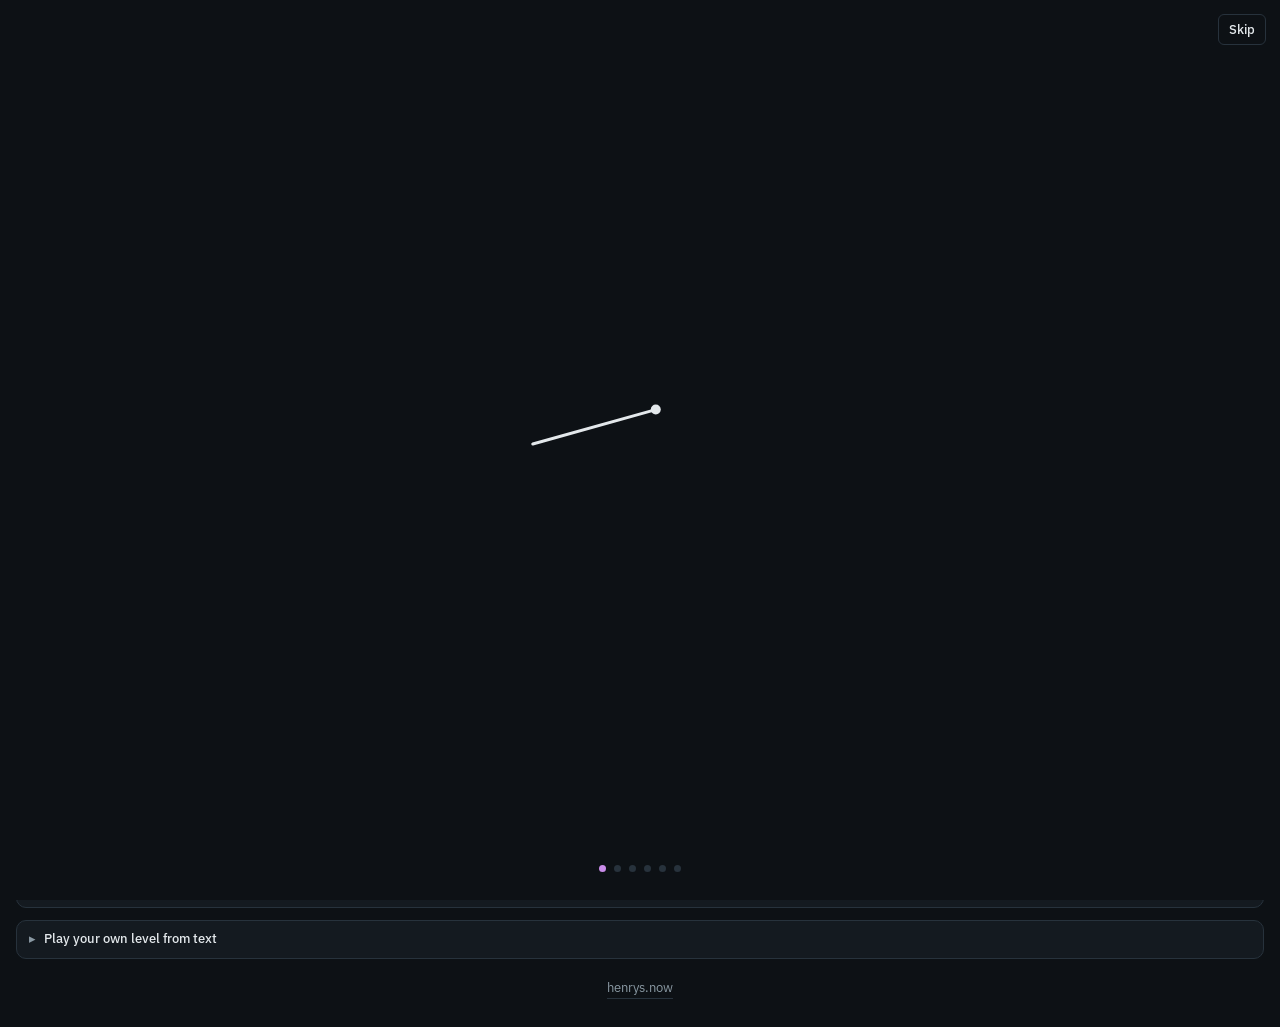
==== commit 47533032: "Make the motion version the main game, with intro, title card and end card /your-other-right/ now ha" ====
--- a/your-other-right/index.html
+++ b/your-other-right/index.html
@@ -76,6 +76,8 @@
 .winbox{position:absolute;inset:auto 0 0 0;display:flex;flex-wrap:wrap;align-items:center;justify-content:center;gap:10px;padding:12px;background:linear-gradient(transparent,rgba(13,17,21,.92) 35%);pointer-events:auto}
 .winbox b{font-family:var(--display);font-size:20px;color:var(--goal)}
 .winbox button{background:#1f5c58;border-color:var(--block);font-weight:600}
+.winbox.final{inset:0;flex-direction:column;gap:14px;padding:24px;background:rgba(13,17,21,.88);text-align:center}
+.winbox.final #winText{font-family:var(--display);font-weight:600;font-size:clamp(18px,4.6vw,26px);line-height:1.3;max-width:20ch;color:var(--ink)}
 
 .controls{display:flex;flex-wrap:wrap;gap:10px 14px;align-items:flex-start;background:var(--panel);border:1px solid var(--line);border-radius:10px;padding:10px 12px}
 .pad{display:grid;grid-template-columns:repeat(3,44px);grid-template-rows:repeat(2,40px);gap:4px}
@@ -103,6 +105,28 @@
 .sitefoot{display:flex;justify-content:center;padding-top:8px;font-size:13px}
 .sitefoot a{color:var(--muted);text-decoration:none;border-bottom:1px solid var(--line)}
 .sitefoot a:hover,.sitefoot a:focus-visible{color:var(--ink);border-color:var(--ink)}
+.motag{font:600 11px var(--mono);letter-spacing:.06em;text-transform:uppercase;color:var(--beam);border:1px solid #2b5d5b;border-radius:4px;padding:1px 6px}
+.mocard{position:absolute;left:50%;top:50%;transform:translate(-50%,-50%);width:min(320px,calc(100% - 32px));box-sizing:border-box;z-index:4;display:flex;flex-direction:column;gap:10px;padding:16px;border-radius:10px;background:rgba(13,17,21,.9);border:1px solid var(--line)}
+.mocard b{font-family:var(--display);font-size:18px}
+.mocard p{margin:0;font-size:13.5px;color:var(--ink)}
+.mocard .row button{flex:1}
+.momenu{display:flex;flex-direction:column;gap:6px;align-items:stretch;padding:8px;border-radius:8px;background:rgba(13,17,21,.86);border:1px solid rgba(255,255,255,.12);width:190px;pointer-events:auto}
+.momenu .swapbox{width:auto!important}
+.momenu #gyroBox{display:flex}.momenu #gyroBtn{flex:1}
+.intro{position:fixed;inset:0;z-index:50;background:var(--bg);touch-action:none;transition:opacity .45s}
+.intro.out{opacity:0}
+.intro canvas{position:absolute;inset:0;width:100%;height:100%;display:block}
+.introDots{position:absolute;left:0;right:0;bottom:calc(28px + env(safe-area-inset-bottom,0px));display:flex;justify-content:center;gap:8px;pointer-events:none}
+.introDots i{width:7px;height:7px;border-radius:50%;background:var(--line)}
+.introDots i.past{background:var(--muted)}.introDots i.on{background:var(--w)}
+#introSkip{position:absolute;top:calc(14px + env(safe-area-inset-top,0px));right:calc(14px + env(safe-area-inset-right,0px));background:transparent}
+.replay{padding:2px 9px;font-size:12px;color:var(--muted)}
+@keyframes glowp{0%,100%{box-shadow:0 0 0 1px rgba(201,140,233,.5)}50%{box-shadow:0 0 0 4px rgba(201,140,233,.85)}}
+.glow{border-color:var(--w)!important;animation:glowp 1.3s ease-in-out infinite}
+.tilthint{position:absolute;top:56px;left:50%;transform:translateX(-50%);pointer-events:none;padding:4px;border-radius:10px;background:rgba(13,17,21,.6)}
+@keyframes tiltp{0%,100%{transform:rotate(-24deg)}50%{transform:rotate(24deg)}}
+.tiltphone{transform-origin:20px 20px;animation:tiltp 1.6s ease-in-out infinite}
+@media (prefers-reduced-motion:reduce){.glow{animation:none;box-shadow:0 0 0 3px rgba(201,140,233,.8)}.tiltphone{animation:none;transform:rotate(20deg)}}
 .err{padding:24px;color:var(--x)}
 
 /* phones: controls float over the live view so you never scroll while playing */
@@ -126,6 +150,8 @@
   .overlay .swap{background:rgba(58,38,71,.82);border-color:#5d3d70}
   .ov-tl{top:8px;left:8px;flex-direction:column}
   .ov-tr{top:8px;right:8px;flex-direction:column;align-items:flex-end}
+  .p-main .stage{height:calc(100svh - 120px)!important}
+  .p-main .bar+.bar{display:none}
   .ov-bl{bottom:10px;left:8px}
   .ov-br{bottom:10px;right:8px}
   .ov-bm{bottom:116px;left:8px;right:8px;justify-content:center}
@@ -148,8 +174,15 @@
 </style>
 
 <div class="app">
+  <div class="intro" id="intro" hidden>
+    <canvas id="introCv" aria-label="Animation: a line becomes a square, then a cube, then sweeps into a fourth direction"></canvas>
+    <div class="introDots" id="introDots"></div>
+    <button id="introSkip">Skip</button>
+  </div>
+
   <header>
     <h1>Your Other <span>Right!</span></h1>
+    <button id="introReplay" class="replay" aria-label="Play the introduction" title="Play the introduction">▶</button>
     <span class="lvlname" id="lvlName"></span>
     <span class="moves" id="moveCount"></span>
     <span class="moves" id="lvlProg"></span>
@@ -163,7 +196,12 @@
       <div class="stage">
         <canvas id="gl" aria-label="Your current 3D slice of the level"></canvas>
         <canvas id="hud"></canvas>
-        <div class="overlay" id="overlay"><div class="ov-tl"></div><div class="ov-tr"></div><div class="ov-bm"></div><div class="ov-bl"></div><div class="ov-br"></div></div>
+        <div class="overlay" id="overlay"><div class="ov-tl"></div><div class="ov-tr"><button id="menuBtn" aria-expanded="false" aria-controls="moMenu" hidden>Menu</button><div class="momenu" id="moMenu" hidden></div></div><div class="ov-bm"></div><div class="tilthint" id="tiltHint" hidden><svg viewBox="0 0 40 40" width="40" height="40" aria-hidden="true"><g class="tiltphone"><rect x="13" y="6" width="14" height="28" rx="3" fill="none" stroke="#c98ce9" stroke-width="2.4"/><circle cx="20" cy="30" r="1.4" fill="#c98ce9"/></g></svg></div><div class="ov-bl"></div><div class="ov-br"></div></div>
+        <div class="mocard" id="moCard" hidden>
+          <b>Motion controls</b>
+          <p>Hold your phone upright in front of you, like a camera. Turn your body to look around, and tilt the phone sideways like a steering wheel to swap Right with Ana.</p>
+          <div class="row"><button id="moStart" class="swap">Start with motion</button><button id="moSkip">Use touch</button></div>
+        </div>
         <div class="winbox" id="winBox" hidden><b>Solved</b><span id="winText"></span><button id="nextBtn">Next level</button><button id="againBtn">Play again</button></div>
       </div>
       <div class="bar"><span class="status" id="status" aria-live="polite"></span></div>
@@ -217,7 +255,7 @@
       </div>
       <button id="snapBtn" title="Turn to the nearest straight-on grid view (V)">Snap view</button>
     </div>
-    <div class="gyrobox" id="gyroBox" hidden><button id="gyroBtn" aria-pressed="false" title="Look around by moving your phone">Tilt to look</button></div>
+    <div class="gyrobox" id="gyroBox" hidden><button id="gyroBtn" aria-pressed="false" title="Turn motion controls on or off">Motion: off</button></div>
     <div class="tilts" id="tilts" hidden>
       <span>Mirror ahead</span>
       <button data-tilt="0">E·N /</button><button data-tilt="1">E·N \</button>
@@ -1362,7 +1400,7 @@
 if(glOK){
   let drag=null;const cv=$('gl');
   cv.addEventListener('pointerdown',e=>{drag={x:e.clientX,y:e.clientY};cv.setPointerCapture(e.pointerId);});
-  cv.addEventListener('pointermove',e=>{if(!drag)return;const dx=e.clientX-drag.x,dy=e.clientY-drag.y;drag={x:e.clientX,y:e.clientY};yaw(dx*0.006);PS.pitch=Math.max(-1.2,Math.min(1.2,PS.pitch-dy*0.005));dirty=true;});
+  cv.addEventListener('pointermove',e=>{if(!drag)return;const dx=e.clientX-drag.x,dy=e.clientY-drag.y;drag={x:e.clientX,y:e.clientY};MO.off+=dx*0.006;PS.pitch=Math.max(-1.2,Math.min(1.2,PS.pitch-dy*0.005));dirty=true;});
   ['pointerup','pointercancel'].forEach(t=>cv.addEventListener(t,()=>drag=null));
 }
 const keymap={w:'w',a:'a',s:'s',d:'d',q:'q',e:'e',c:'c',z:'z',arrowup:'w',arrowdown:'s'};
@@ -1457,7 +1495,7 @@
     const keys=Object.keys(LEVELS),i=keys.indexOf(levelKey);
     $('nextBtn').hidden=!(i>=0&&i<keys.length-1);
     if(i>=0){const best=PROG.solved[levelKey];if(!best||n<best)PROG.solved[levelKey]=n;saveProg();fillSelect();$('lvlSel').value=levelKey;}
-    if(i===keys.length-1)$('winText').textContent=`${n} move${n===1?'':'s'}. That was the last level. Thanks for playing!`;
+    if(i===keys.length-1){$('winText').textContent='Thanks for playing this demo! More levels and features to come!';$('winBox').classList.add('final');}
     else if(i>=0)$('winText').textContent=`${n} move${n===1?'':'s'}. Up next: ${keys[i+1].replace(/^\d+\. /,'')}`;
   }
 }
@@ -1479,10 +1517,11 @@
 }
 function render(){
   if(!ENG)return;
+  moUpdate();
   if(glOK){
-    const e2=PS.F[2];
-    drawWith({g:gl,canvas:$('gl'),u:{...U,...mapU},t:tex},PS.vis.map((x,i)=>i===1?x:x-CAM_BACK*e2[i]),PS.F,PS.pitch,0);
-    drawHUD();
+    const VF=viewFrame(),keep=PS.F,e2=VF[2];
+    drawWith({g:gl,canvas:$('gl'),u:{...U,...mapU},t:tex},PS.vis.map((x,i)=>i===1?x:x-CAM_BACK*e2[i]),VF,PS.pitch,0);
+    PS.F=VF;drawHUD();PS.F=keep;
   }
   if(G2&&PS.s){
     const slot=['Right','Up','Forward'][PS.armed];
@@ -1508,7 +1547,7 @@
     }
   }
   $('winBox').hidden=!PS.won;
-  updateViewText();updateMoves();
+  updateViewText();updateMoves();updHints();
 }
 function resize(){const dpr=Math.min(window.devicePixelRatio||1,2);fit($('gl'),dpr*0.75);fit($('hud'),dpr);fit($('gl2'),dpr*0.75);}
 if(G2)new ResizeObserver(resize).observe($('gl2'));
@@ -1530,7 +1569,7 @@
   const ks=Object.keys(LEVELS),ix=ks.indexOf(key);
   $('lvlProg').textContent=ix>=0?`Level ${ix+1} of ${ks.length} · ${Object.keys(PROG.solved).filter(k=>k in LEVELS).length} solved`:'Your own level';
   $('lvlName').textContent=LV.title;
-  $('winBox').hidden=true;PS.msg=null;
+  $('winBox').hidden=true;$('winBox').classList.remove('final');PS.msg=null;
   resetPlay();PS.armed=2;document.querySelectorAll('[data-arm]').forEach(b=>b.setAttribute('aria-pressed',+b.dataset.arm===2));
   $('lvlSel').value=key||'__pasted';
   dirty=true;
@@ -1557,66 +1596,320 @@
 $('nextBtn').addEventListener('click',()=>{const keys=Object.keys(LEVELS),i=keys.indexOf(levelKey);if(i>=0&&i<keys.length-1)loadLevel(LEVELS[keys[i+1]],keys[i+1]);});
 $('againBtn').addEventListener('click',()=>{$('winBox').hidden=true;resetPlay();});
 
-// ---------- phone layout: move the control groups onto the view ----------
+// ---------- phone layout: slim overlay with a menu ----------
 (function(){
   const box=document.querySelector('.app>.controls');
   const g={pad:box.querySelector('.pad'),ana:box.querySelector('.stack.ana'),climb:box.querySelector('.stack.climbs'),
-    undo:box.querySelector('#undoMove').parentElement,swap:box.querySelector('.swapbox'),tilts:box.querySelector('#tilts'),gyro:box.querySelector('#gyroBox')};
-  const ov=s=>document.querySelector('#overlay .'+s);
+    undoStack:box.querySelector('#undoMove').parentElement,undo:$('undoMove'),restart:$('restartBtn'),
+    swap:box.querySelector('.swapbox'),tilts:box.querySelector('#tilts'),gyro:box.querySelector('#gyroBox')};
+  const ov=s=>document.querySelector('#overlay .'+s),menu=$('moMenu');
   const mq=matchMedia('(max-width:780px)');
   function place(){
-    if(mq.matches){ov('ov-bl').append(g.pad);ov('ov-br').append(g.ana,g.climb);ov('ov-tl').append(g.undo,g.gyro);ov('ov-tr').append(g.swap);ov('ov-bm').append(g.tilts);}
-    else box.append(g.pad,g.ana,g.climb,g.undo,g.swap,g.gyro,g.tilts);
+    if(mq.matches){
+      ov('ov-bl').append(g.pad);ov('ov-br').append(g.ana,g.climb);ov('ov-tl').append(g.undo);
+      ov('ov-bm').append(g.tilts);menu.append(g.restart,g.gyro,g.swap);$('menuBtn').hidden=false;
+    }else{
+      g.undoStack.append(g.undo,g.restart);
+      box.append(g.pad,g.ana,g.climb,g.undoStack,g.swap,g.gyro,g.tilts);
+      $('menuBtn').hidden=true;menu.hidden=true;
+    }
     resize();dirty=true;
   }
   mq.addEventListener?mq.addEventListener('change',place):mq.addListener(place);
   place();
+  $('menuBtn').addEventListener('click',()=>{menu.hidden=!menu.hidden;$('menuBtn').setAttribute('aria-expanded',!menu.hidden);});
+  menu.addEventListener('click',e=>{if(e.target.closest('#restartBtn,#swapBtn,#unswapBtn,#snapBtn,#gyroBtn')){menu.hidden=true;$('menuBtn').setAttribute('aria-expanded',false);}});
 })();
 
-// ---------- tilt to look: the phone's motion sensors steer the view ----------
-// Works only where the browser hands the page motion data: a phone, over HTTPS, on your own site.
-// (claude.ai artifacts never receive it.) Turning your body turns the view; tilting looks up and down.
-const GY={on:false,got:false,h:null,p0:0,pBase:0,recal:false,timer:0};
-function camDir(a,b,g){
-  // direction out of the back of the phone, from the W3C alpha/beta/gamma angles
-  const r=Math.PI/180,cA=Math.cos(a*r),sA=Math.sin(a*r),cB=Math.cos(b*r),sB=Math.sin(b*r),cG=Math.cos(g*r),sG=Math.sin(g*r);
-  const fx=-(cA*sG+cG*sA*sB),fy=-(sA*sG-cA*cG*sB),fz=-(cB*cG);
-  return {heading:Math.atan2(fx,fy),pitch:Math.asin(Math.max(-1,Math.min(1,fz)))};
+// ---------- motion controls ----------
+// The game keeps a logical facing that is always a grid direction (PS.F). Turning your body adds a
+// viewing offset on top of it (MO.off); past about 54° the logical facing steps to the next grid
+// direction and the offset shrinks by 90°, so movement and swaps always stay on the grid.
+// Rolling the phone sideways scrubs a swap of Right with Ana: the slice turns with your wrist and
+// the swap commits once you pass FULL. Level the phone before rolling again.
+// Motion data only reaches pages served over HTTPS from a normal website (not claude.ai artifacts).
+const MO={on:false,got:false,h:null,p0:0,pBase:PITCH0,off:0,roll:0,sc:null,hold:false,recal:false,timer:0};
+const DEG=Math.PI/180,DEAD=7*DEG,FULL=40*DEG,TURN_AT=Math.PI/4+9*DEG;
+const wrapA=a=>Math.atan2(Math.sin(a),Math.cos(a));
+function devAxes(a,b,g){
+  const cA=Math.cos(a*DEG),sA=Math.sin(a*DEG),cB=Math.cos(b*DEG),sB=Math.sin(b*DEG),cG=Math.cos(g*DEG),sG=Math.sin(g*DEG);
+  const fwd=[-(cA*sG+cG*sA*sB),-(sA*sG-cA*cG*sB),-(cB*cG)];   // out of the back of the phone
+  const right=[cA*cG-sA*sB*sG,cG*sA+cA*sB*sG,-cB*sG];         // toward the phone's right edge
+  const up=[-cB*sA,cA*cB,sB];                                 // toward the top of the screen
+  return {heading:Math.atan2(fwd[0],fwd[1]),pitch:Math.asin(Math.max(-1,Math.min(1,fwd[2]))),roll:Math.atan2(-right[2],up[2])};
 }
 function onOrient(e){
   if(e.alpha==null||e.beta==null||e.gamma==null)return;
-  GY.got=true;
-  const c=camDir(e.alpha,e.beta,e.gamma);
-  if(GY.h==null||GY.recal){GY.h=c.heading;GY.p0=c.pitch;GY.pBase=GY.recal?PITCH0:PS.pitch;GY.recal=false;return;}
-  let d=c.heading-GY.h;d=Math.atan2(Math.sin(d),Math.cos(d));
-  if(Math.abs(c.pitch)>1.3)d=0;            // pointing at floor or sky: heading is unreliable
-  d*=0.6;GY.h=Math.atan2(Math.sin(GY.h+d),Math.cos(GY.h+d));   // light smoothing
-  const busy=PS.snapA||PS.turn;
-  if(!busy&&Math.abs(d)>0.0005)yaw(d);
-  if(!busy){const tp=Math.max(-1.2,Math.min(1.2,GY.pBase+(c.pitch-GY.p0)));PS.pitch+=(tp-PS.pitch)*0.5;}
+  MO.got=true;
+  const c=devAxes(e.alpha,e.beta,e.gamma);
+  if(MO.h==null||MO.recal){
+    MO.h=c.heading;MO.p0=c.pitch;MO.pBase=PITCH0;
+    if(MO.recal){MO.off=0;MO.recal=false;}
+    MO.roll=c.roll;dirty=true;return;
+  }
+  let d=wrapA(c.heading-MO.h);
+  if(Math.abs(c.pitch)>1.3)d=0;                 // pointing at floor or sky: heading is unreliable
+  d*=0.6;MO.h=wrapA(MO.h+d);MO.off+=d;
+  const tp=Math.max(-1.2,Math.min(1.2,MO.pBase+(c.pitch-MO.p0)));
+  if(!PS.snapA)PS.pitch+=(tp-PS.pitch)*0.5;
+  MO.roll+=(c.roll-MO.roll)*0.5;
   dirty=true;
 }
-function setGyro(on){
-  GY.on=on;$('gyroBtn').setAttribute('aria-pressed',on);
-  if(on){GY.h=null;GY.got=false;addEventListener('deviceorientation',onOrient);
-    clearTimeout(GY.timer);
-    GY.timer=setTimeout(()=>{if(GY.on&&!GY.got){setGyro(false);say("This page can't read your phone's motion sensors here. Tilt to look works when the game is hosted on your own website.",'warn');}},1500);
-    say('Tilt to look is on. Hold your phone up and turn to look around; Snap view recentres.');}
-  else{removeEventListener('deviceorientation',onOrient);}
-}
-$('gyroBtn').addEventListener('click',async()=>{
-  if(GY.on){setGyro(false);say('Tilt to look is off.');return;}
+function startScrub(){
+  const F=PS.F,hid=axisOf(F[3]);
+  if(hid===3){
+    // swap Right with the hidden direction, keeping the hidden direction pointing its positive way
+    const v=F[0],ax=axisOf(v),sgn=Math.sign(v[ax]);
+    MO.sc={slot:0,sg:-sgn,hs:sgn,p:0};
+  }else{
+    const slot=[0,1,2].find(i=>axisOf(F[i])===3);
+    const home=swapTarget(slot).F;
+    MO.sc={slot,sg:Math.sign(home[slot].reduce((a,x,k)=>a+x*F[3][k],0))||1,hs:1,p:0};
+  }
+}
+function moUpdate(){
+  if(!MO.sc&&!PS.snapA&&!PS.turn){
+    while(MO.off>TURN_AT){PS.F=snap(orthonorm(rotPlane(PS.F,0,2,-Math.PI/2)));MO.off-=Math.PI/2;}
+    while(MO.off<-TURN_AT){PS.F=snap(orthonorm(rotPlane(PS.F,0,2,Math.PI/2)));MO.off+=Math.PI/2;}
+  }
+  if(!MO.on)return;
+  const r=Math.abs(MO.roll);
+  if(MO.hold){if(r<DEAD)MO.hold=false;return;}
+  if(!MO.sc){if(r>DEAD&&!PS.snapA&&!PS.turn&&!PS.mv)startScrub();else return;}
+  const s=Math.max(0,Math.min(1,(r-DEAD)/(FULL-DEAD)));
+  MO.sc.p=ease(s);
+  if(s>=1){
+    const sc=MO.sc,wasSwapped=axisOf(PS.F[3])!==3;
+    PS.F=snap(orthonorm(rotPlane(PS.F,sc.slot,3,sc.sg*Math.PI/2)));PS.hs=sc.hs;
+    MO.sc=null;MO.hold=true;
+    say(wasSwapped?'Back to the normal view. Level the phone to swap again.':'Swapped. Level the phone, then tilt again to swap back.');
+  }else if(r<DEAD){MO.sc=null;}
+}
+function viewFrame(){
+  let F=PS.F;
+  if(MO.sc&&MO.sc.p>0)F=rotPlane(F,MO.sc.slot,3,MO.sc.sg*MO.sc.p*Math.PI/2);
+  if(MO.off)F=rotPlane(F,0,2,-MO.off);
+  return F;
+}
+function setMotion(on){
+  MO.on=on;$('gyroBtn').setAttribute('aria-pressed',on);$('gyroBtn').textContent=on?'Motion: on':'Motion: off';
+  if(on){
+    MO.h=null;MO.got=false;MO.sc=null;MO.hold=false;addEventListener('deviceorientation',onOrient);
+    clearTimeout(MO.timer);
+    MO.timer=setTimeout(()=>{if(MO.on&&!MO.got){setMotion(false);say("This browser isn't sending motion data, so the game is using touch controls.",'warn');}},1500);
+  }else{removeEventListener('deviceorientation',onOrient);MO.sc=null;dirty=true;}
+}
+async function askMotion(){
   try{
     if(typeof DeviceOrientationEvent!=='undefined'&&typeof DeviceOrientationEvent.requestPermission==='function'){
       const r=await DeviceOrientationEvent.requestPermission();
-      if(r!=='granted'){say('Motion access was declined, so tilt to look stays off.','warn');return;}
-    }
-  }catch(err){say("This page can't ask for motion access here. Tilt to look works when the game is hosted on your own website.",'warn');return;}
-  setGyro(true);
-});
-$('snapBtn').addEventListener('click',()=>{if(GY.on)GY.recal=true;});
-addEventListener('keydown',e=>{if(e.key.toLowerCase()==='v'&&GY.on)GY.recal=true;});
-// Tilt to look is parked for now: the button stays hidden.
+      if(r!=='granted'){say('Motion access was declined, so the game is using touch controls.','warn');return false;}
+    }
+  }catch(err){say("This page couldn't ask for motion access, so the game is using touch controls.",'warn');return false;}
+  setMotion(true);return true;
+}
+$('gyroBtn').addEventListener('click',()=>{if(MO.on){setMotion(false);say('Motion is off. Drag the view to look around.');}else askMotion();});
+$('moStart').addEventListener('click',async()=>{$('moCard').hidden=true;if(await askMotion())say('Turn to look around. Tilt the phone sideways to swap Right with Ana.');});
+$('moSkip').addEventListener('click',()=>{$('moCard').hidden=true;});
+$('snapBtn').addEventListener('click',()=>{MO.off=0;MO.recal=true;dirty=true;});
+addEventListener('keydown',e=>{if(e.key.toLowerCase()==='v'){MO.off=0;MO.recal=true;dirty=true;}});
+const canMotion=typeof DeviceOrientationEvent!=='undefined'&&matchMedia('(pointer: coarse)').matches;
+$('gyroBox').hidden=!canMotion;
+$('moCard').hidden=!canMotion;
+
+// ---------- introduction: line → square → cube → the fourth direction → slicing ----------
+// Wordless except for direction names. Tap to move on, Skip to leave. Plays on a first visit only;
+// the ▶ button by the title replays it.
+(function(){
+  const el=$('intro'),cv=$('introCv'),ctx=cv.getContext('2d'),dotsEl=$('introDots');
+  const COL={x:'#ef7d63',y:'#64a4ee',z:'#7dc58a',w:'#c98ce9',ink:'#e3e8eb',muted:'#8a99a3',block:'#4cc2bd'};
+  const DUR=[3.2,3.4,3.4,6.2,9,7.4];
+  const KEY='yor-intro-seen';
+  const C01=x=>x<0?0:x>1?1:x;
+  const E=x=>{x=C01(x);return x<.5?2*x*x:1-Math.pow(-2*x+2,2)/2;};
+  const rainbow=(w,a=1)=>`hsla(${Math.round(274*C01(w))},85%,60%,${a})`;
+  let b=0,t=0,T=0,run=false,last=0,W=0,H=0,S=1,th=-0.65,elv=0.42;
+  DUR.forEach(()=>dotsEl.append(document.createElement('i')));
+  function size(){
+    const dpr=Math.min(devicePixelRatio||1,2);W=cv.clientWidth;H=cv.clientHeight;
+    cv.width=Math.round(W*dpr);cv.height=Math.round(H*dpr);ctx.setTransform(dpr,0,0,dpr,0,0);
+    S=Math.min(W,H*0.8)*0.19;
+  }
+  function P(x,y,z){
+    const c=Math.cos(th),s=Math.sin(th),x1=x*c-y*s,y1=x*s+y*c,ce=Math.cos(elv),se=Math.sin(elv);
+    const Y=z*ce-y1*se,d=y1*ce+z*se,k=S/(1+0.1*d);
+    return [W/2+x1*k,H*0.46-Y*k];
+  }
+  const A=[0.62,0,0.62];                       // how the fourth direction is drawn on screen
+  const add=(p,w)=>[p[0]+A[0]*w,p[1]+A[1]*w,p[2]+A[2]*w];
+  function seg(a,c,col,lw=2,alpha=1,dash){
+    const p=P(...a),q=P(...c);ctx.save();ctx.globalAlpha=alpha;ctx.strokeStyle=col;ctx.lineWidth=lw;ctx.lineCap='round';
+    if(dash)ctx.setLineDash(dash);ctx.beginPath();ctx.moveTo(...p);ctx.lineTo(...q);ctx.stroke();ctx.restore();
+  }
+  function arrow(a,c,col,txt,alpha,dash){
+    if(alpha<=0)return;
+    seg(a,c,col,2.5,alpha,dash);
+    const p=P(...a),q=P(...c),dx=q[0]-p[0],dy=q[1]-p[1],l=Math.hypot(dx,dy)||1,ux=dx/l,uy=dy/l;
+    ctx.save();ctx.globalAlpha=alpha;ctx.fillStyle=col;ctx.beginPath();
+    ctx.moveTo(q[0]+ux*7,q[1]+uy*7);ctx.lineTo(q[0]-uy*5,q[1]+ux*5);ctx.lineTo(q[0]+uy*5,q[1]-ux*5);ctx.fill();
+    ctx.font='600 13px "IBM Plex Mono", ui-monospace, monospace';ctx.textAlign='center';ctx.textBaseline='middle';
+    ctx.fillText(txt,q[0]+ux*24,q[1]+uy*16);ctx.restore();
+  }
+  function axisPair(v,col,n1,n2,alpha,dash){
+    const a=(s,r)=>v.map(x=>x*s*r);
+    arrow(a(1,1.15),a(1,1.75),col,n1,alpha,dash);
+    arrow(a(-1,1.15),a(-1,1.75),col,n2,alpha,dash);
+  }
+  function box(c,h,col,lw,alpha,fill){
+    const [cx,cy,cz]=c,[hx,hy,hz]=h,V=[];
+    for(const sx of[-1,1])for(const sy of[-1,1])for(const sz of[-1,1])V.push([cx+sx*hx,cy+sy*hy,cz+sz*hz]);
+    if(fill){
+      ctx.save();ctx.globalAlpha=alpha*0.16;ctx.fillStyle=fill;
+      for(const f of[[0,1,3,2],[4,5,7,6],[0,1,5,4],[2,3,7,6],[0,2,6,4],[1,3,7,5]]){
+        ctx.beginPath();f.forEach((i,n)=>{const p=P(...V[i]);n?ctx.lineTo(...p):ctx.moveTo(...p);});ctx.closePath();ctx.fill();
+      }
+      ctx.restore();
+    }
+    for(let i=0;i<8;i++)for(const bit of[1,2,4]){const j=i^bit;if(j>i)seg(V[i],V[j],col,lw,alpha);}
+    return V;
+  }
+  function draw(){
+    ctx.clearRect(0,0,W,H);
+    th=-0.65+0.12*Math.sin(T*0.35);
+    const p=reduced?[3,3.3,3.3,6,7.2,7.4][b]:t;   // reduced motion: show each beat's finished picture
+    if(b<=2){
+      elv=0.42;
+      // b0: a dot draws a line; b1: the line sweeps a square; b2: the square sweeps a cube
+      const lx=b===0?E(p/2.2):1, hy=b===0?0:b===1?E(p/2.4):1, hz=b<2?0:E(p/2.4);
+      if(b===0){
+        seg([-1,0,0],[-1+2*lx,0,0],COL.ink,3);
+        const d=P(-1+2*lx,0,0);ctx.fillStyle=COL.ink;ctx.beginPath();ctx.arc(d[0],d[1],5,0,7);ctx.fill();
+      }else box([0,0,0],[1,hy,hz],COL.ink,2,1,COL.ink);
+      axisPair([1,0,0],COL.x,'East','West',b===0?C01((p-2)/0.6):1);
+      if(b>=1)axisPair([0,1,0],COL.y,'North','South',b===1?C01((p-2.2)/0.6):1);
+      if(b>=2)axisPair([0,0,1],COL.z,'Up','Down',C01((p-2.2)/0.6));
+    }else if(b===3){
+      elv=0.42;
+      // the cube slides kata, then sweeps ana, leaving a rainbow of copies: a tesseract
+      const back=E(p/1.1),sweep=E((p-1.3)/3.2),link=C01((p-4.4)/0.8);
+      const w=-back+2*sweep;
+      const fadeAx=0.35+0.65*(1-C01(p/1.2));
+      axisPair([1,0,0],COL.x,'East','West',fadeAx);axisPair([0,1,0],COL.y,'North','South',fadeAx);axisPair([0,0,1],COL.z,'Up','Down',fadeAx);
+      axisPair(A,COL.w,'Ana','Kata',C01((p-0.3)/0.7),[6,5]);
+      if(sweep>0)for(let s=-1;s<w-0.01;s+=0.25){box(add([0,0,0],s),[1,1,1],rainbow((s+1)/2),1.4,0.45);}
+      const V0=box(add([0,0,0],-1),[1,1,1],rainbow(0),1.2,link*0.6);
+      const col=sweep>0||back>0.5?rainbow((w+1)/2):COL.ink;
+      box(add([0,0,0],w),[1,1,1],col,2.4,1,col);
+      if(link>0)V0.forEach(v=>seg(v,add(v,2),COL.w,1.2,link*0.5));
+    }else if(b===5){
+      drawTitle(p);
+    }else{
+      // a flat sheet only ever sees the slice of the cube that passes through it
+      const look=E((p-4.2)/1.4);elv=0.42+look*(Math.PI/2-0.08-0.42);
+      const pass1=(p-0.3)/3.6,pass2=(p-5.8)/2.8;
+      const cz=pass1<1.05?-1.9+3.8*C01(pass1):1.9-3.8*C01(pass2);   // up through the sheet, then back down
+      const cubeA=1-look;
+      ctx.save();ctx.globalAlpha=0.9;
+      const sh=[[-1.7,-1.7,0],[1.7,-1.7,0],[1.7,1.7,0],[-1.7,1.7,0]].map(v=>P(...v));
+      ctx.fillStyle='rgba(201,140,233,0.10)';ctx.strokeStyle='rgba(201,140,233,0.55)';ctx.lineWidth=1.5;
+      ctx.beginPath();sh.forEach((q,n)=>n?ctx.lineTo(...q):ctx.moveTo(...q));ctx.closePath();ctx.fill();ctx.stroke();ctx.restore();
+      if(cubeA>0.02)box([0,0,cz],[0.65,0.65,0.65],COL.block,2,cubeA);
+      if(Math.abs(cz)<0.65){
+        const sq=[[-0.65,-0.65,0],[0.65,-0.65,0],[0.65,0.65,0],[-0.65,0.65,0]].map(v=>P(...v));
+        ctx.save();ctx.fillStyle=COL.block;ctx.globalAlpha=0.85;ctx.beginPath();sq.forEach((q,n)=>n?ctx.lineTo(...q):ctx.moveTo(...q));ctx.closePath();ctx.fill();ctx.restore();
+      }
+      if(p>DUR[4]-0.8){ctx.fillStyle=`rgba(13,17,21,${C01((p-(DUR[4]-0.8))/0.8)})`;ctx.fillRect(0,0,W,H);}
+    }
+    [...dotsEl.children].forEach((d,i)=>d.className=i===b?'on':i<b?'past':'');
+  }
+  // the title card: Your / Other / Right! (which turns the right way round), then the subtitle
+  // stretches outward through the fourth direction in the same colours as the tesseract
+  const SUB='A 4D sliding block puzzle game',TA=[0.3,1.0,1.7,2.9,4.0];
+  function word(txt,x,y,px,col,k,flip){
+    if(k<=0)return;
+    ctx.save();ctx.globalAlpha=E(k*1.4);ctx.translate(x,y+(1-E(k))*px*0.25);
+    if(flip){const c=Math.cos(Math.PI*(1-E(k)));ctx.scale(Math.abs(c)<0.001?0.001:c,1);}
+    ctx.font=`800 ${px}px "Bricolage Grotesque","Avenir Next",system-ui,sans-serif`;ctx.textAlign='center';ctx.textBaseline='alphabetic';
+    ctx.fillStyle=col;ctx.fillText(txt,0,0);ctx.restore();
+  }
+  function drawTitle(t){
+    const px=Math.min(W*0.24,H*0.13),gap=px*0.98,cx=W/2,top=H*0.38-gap;
+    word('Your',cx,top,px,COL.ink,(t-TA[0])/0.6);
+    word('Other',cx,top+gap,px,COL.ink,(t-TA[1])/0.6);
+    word('Right!',cx,top+gap*2,px,COL.w,(t-TA[2])/0.9,true);
+    const ANG=56*Math.PI/180,ux=Math.cos(ANG),uy=-Math.sin(ANG),N=3,STEP=1.3;
+    const fnt=v=>`600 ${v}px "IBM Plex Mono",ui-monospace,monospace`;
+    let sp=Math.min(W*0.045,22);ctx.font=fnt(sp);
+    const per=ctx.measureText(SUB).width/sp,half=N*STEP/Math.sin(ANG);
+    sp=Math.min(sp,W*0.92/(per+2*half*ux));ctx.font=fnt(sp);
+    const sy=top+gap*2+px*0.45+N*STEP*sp+sp,pos=s=>[cx+ux*half*sp*s,sy+uy*half*sp*s];
+    const k4=(t-TA[3])/0.7;
+    if(k4>0){
+      const st=E((t-TA[4])/1.6);
+      ctx.textAlign='center';ctx.textBaseline='alphabetic';
+      if(st>0)for(let n=N;n>=1;n--)for(const sg of[-1,1]){
+        const s=sg*n/N,[x,y]=pos(s*st);
+        ctx.fillStyle=rainbow((s+1)/2,(0.85-0.12*(n-1))*Math.min(1,st*3));ctx.fillText(SUB,x,y);
+      }
+      const [x,y]=pos(0);
+      ctx.save();ctx.globalAlpha=E(k4);ctx.fillStyle=COL.ink;ctx.fillText(SUB,x,y+(1-E(k4))*8);ctx.restore();
+    }
+  }
+  function frame(now){
+    if(!run)return;
+    const dt=Math.min(0.05,(now-last)/1000);last=now;T+=dt;
+    t+=dt;
+    if(t>=DUR[b]){if(b<DUR.length-1){b++;t=0;}else{close();return;}}
+    draw();requestAnimationFrame(frame);
+  }
+  function open(){
+    el.hidden=false;el.classList.remove('out');size();b=0;t=0;run=true;last=performance.now();requestAnimationFrame(frame);
+  }
+  function close(){
+    run=false;try{localStorage.setItem(KEY,'1');}catch(e){}
+    el.classList.add('out');setTimeout(()=>{el.hidden=true;el.classList.remove('out');},450);
+    dirty=true;
+  }
+  function next(){if(!run)return;if(b<DUR.length-1){b++;t=0;}else close();}
+  el.addEventListener('pointerdown',e=>{if(e.target.closest('#introSkip'))return;e.preventDefault();next();});
+  $('introSkip').addEventListener('click',close);
+  $('introReplay').addEventListener('click',open);
+  addEventListener('keydown',e=>{
+    if(el.hidden)return;
+    e.stopImmediatePropagation();e.preventDefault();
+    if(e.key==='Escape')close();else if([' ','Enter','ArrowRight'].includes(e.key))next();
+  },true);
+  addEventListener('resize',()=>{if(!el.hidden)size();});
+  let seen=false;try{seen=!!localStorage.getItem(KEY);}catch(e){}
+  if(!seen)open();
+})();
+
+// ---------- hints: glow the control you need, the first time you need it ----------
+const HINT_KEY='yor-hints';let HINTS={};try{HINTS=JSON.parse(localStorage.getItem(HINT_KEY)||'{}')||{};}catch(e){}
+let hintLayer=null;
+function hintDone(k){if(HINTS[k])return;HINTS[k]=1;try{localStorage.setItem(HINT_KEY,JSON.stringify(HINTS));}catch(e){}}
+function updHints(){
+  if(!ENG||!PS.s)return;
+  const WD=ENG.W*ENG.D,p=PS.s.p,k=Math.floor(p/WD)%ENG.L;
+  if(hintLayer!==null&&k!==hintLayer)hintDone('ana');
+  hintLayer=k;
+  if(axisOf(PS.F[3])!==3)hintDone('swap');
+  const four=ENG.L>1&&Object.keys(LEVELS).indexOf(levelKey)!==0;
+  document.querySelectorAll('[data-hold="e"],[data-hold="q"]').forEach(x=>x.classList.toggle('glow',four&&!HINTS.ana));
+  let near=false;
+  if(four&&!HINTS.swap&&axisOf(PS.F[3])===3){
+    const i=p%ENG.W,j=Math.floor(p/ENG.W)%ENG.D;
+    for(const q of PS.B){
+      const qk=Math.floor(q/WD)%ENG.L;
+      if(Math.abs(qk-k)!==1||Math.floor(q/ENG.WDL)!==Math.floor(p/ENG.WDL))continue;
+      if(Math.abs(q%ENG.W-i)<=1&&Math.abs(Math.floor(q/ENG.W)%ENG.D-j)<=1)near=true;
+    }
+  }
+  const phone=matchMedia('(max-width:780px)').matches;
+  $('tiltHint').hidden=!(near&&MO.on);
+  $('swapBtn').classList.toggle('glow',near&&!MO.on);
+  $('menuBtn').classList.toggle('glow',near&&!MO.on&&phone&&$('moMenu').hidden);
+}
 
 // ---------- boot ----------
 (function boot(){
